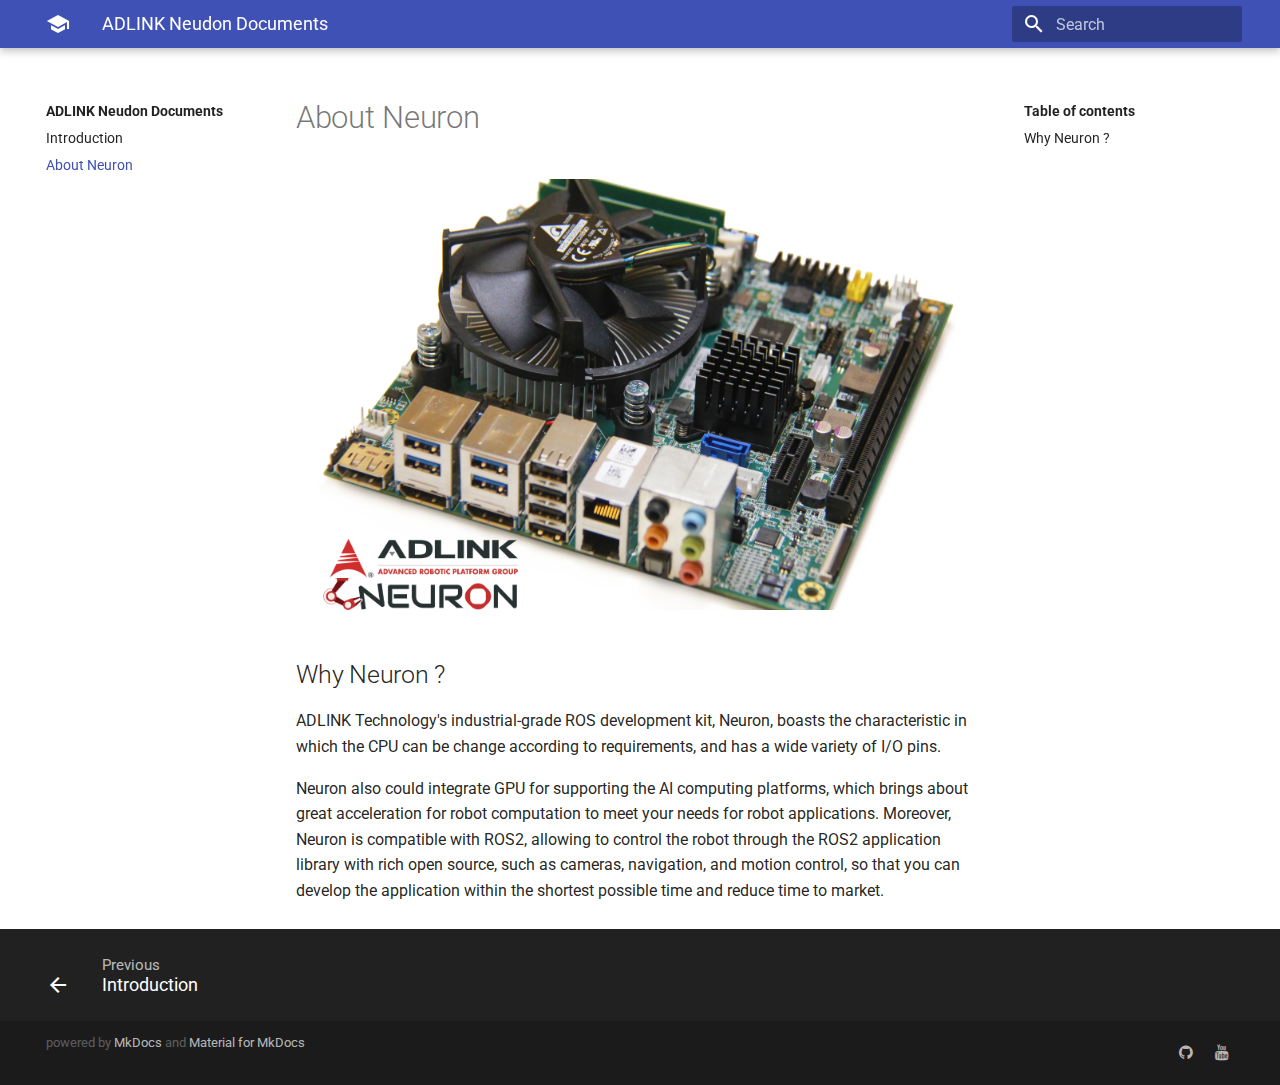
==== about-neuron/index.html @ b0556676 "Deployed ebda1c5 with MkDocs version: 0.17.3" ====
<!DOCTYPE html>
<html lang="en" class="no-js">
  <head>
    
      <meta charset="utf-8">
      <meta name="viewport" content="width=device-width,initial-scale=1">
      <meta http-equiv="x-ua-compatible" content="ie=edge">
      
      
      
      
        <meta name="lang:clipboard.copy" content="Copy to clipboard">
      
        <meta name="lang:clipboard.copied" content="Copied to clipboard">
      
        <meta name="lang:search.language" content="en">
      
        <meta name="lang:search.pipeline.stopwords" content="True">
      
        <meta name="lang:search.pipeline.trimmer" content="True">
      
        <meta name="lang:search.result.none" content="No matching documents">
      
        <meta name="lang:search.result.one" content="1 matching document">
      
        <meta name="lang:search.result.other" content="# matching documents">
      
        <meta name="lang:search.tokenizer" content="[\s\-]+">
      
      <link rel="shortcut icon" href="../assets/images/favicon.png">
      <meta name="generator" content="mkdocs-0.17.3, mkdocs-material-2.7.3">
    
    
      
        <title>About Neuron - ADLINK Neudon Documents</title>
      
    
    
      <link rel="stylesheet" href="../assets/stylesheets/application.8d40d89b.css">
      
    
    
      <script src="../assets/javascripts/modernizr.1aa3b519.js"></script>
    
    
      <link href="https://fonts.gstatic.com" rel="preconnect" crossorigin>
      
        <link rel="stylesheet" href="https://fonts.googleapis.com/css?family=Roboto:300,400,400i,700|Roboto+Mono">
        <style>body,input{font-family:"Roboto","Helvetica Neue",Helvetica,Arial,sans-serif}code,kbd,pre{font-family:"Roboto Mono","Courier New",Courier,monospace}</style>
      
      <link rel="stylesheet" href="https://fonts.googleapis.com/icon?family=Material+Icons">
    
    
      <link rel="stylesheet" href="../stylesheets/extra.css">
    
    
  </head>
  
    <body dir="ltr">
  
    <svg class="md-svg">
      <defs>
        
        
      </defs>
    </svg>
    <input class="md-toggle" data-md-toggle="drawer" type="checkbox" id="drawer" autocomplete="off">
    <input class="md-toggle" data-md-toggle="search" type="checkbox" id="search" autocomplete="off">
    <label class="md-overlay" data-md-component="overlay" for="drawer"></label>
    
      <a href="#about-neuron" tabindex="1" class="md-skip">
        Skip to content
      </a>
    
    
      <header class="md-header" data-md-component="header">
  <nav class="md-header-nav md-grid">
    <div class="md-flex">
      <div class="md-flex__cell md-flex__cell--shrink">
        <a href=".." title="ADLINK Neudon Documents" class="md-header-nav__button md-logo">
          
            <i class="md-icon"></i>
          
        </a>
      </div>
      <div class="md-flex__cell md-flex__cell--shrink">
        <label class="md-icon md-icon--menu md-header-nav__button" for="drawer"></label>
      </div>
      <div class="md-flex__cell md-flex__cell--stretch">
        <div class="md-flex__ellipsis md-header-nav__title" data-md-component="title">
          
            
              <span class="md-header-nav__topic">
                ADLINK Neudon Documents
              </span>
              <span class="md-header-nav__topic">
                About Neuron
              </span>
            
          
        </div>
      </div>
      <div class="md-flex__cell md-flex__cell--shrink">
        
          
            <label class="md-icon md-icon--search md-header-nav__button" for="search"></label>
            
<div class="md-search" data-md-component="search" role="dialog">
  <label class="md-search__overlay" for="search"></label>
  <div class="md-search__inner" role="search">
    <form class="md-search__form" name="search">
      <input type="text" class="md-search__input" name="query" placeholder="Search" autocapitalize="off" autocorrect="off" autocomplete="off" spellcheck="false" data-md-component="query" data-md-state="active">
      <label class="md-icon md-search__icon" for="search"></label>
      <button type="reset" class="md-icon md-search__icon" data-md-component="reset" tabindex="-1">
        &#xE5CD;
      </button>
    </form>
    <div class="md-search__output">
      <div class="md-search__scrollwrap" data-md-scrollfix>
        <div class="md-search-result" data-md-component="result">
          <div class="md-search-result__meta">
            Type to start searching
          </div>
          <ol class="md-search-result__list"></ol>
        </div>
      </div>
    </div>
  </div>
</div>
          
        
      </div>
      
    </div>
  </nav>
</header>
    
    <div class="md-container">
      
        
      
      
      <main class="md-main">
        <div class="md-main__inner md-grid" data-md-component="container">
          
            
              <div class="md-sidebar md-sidebar--primary" data-md-component="navigation">
                <div class="md-sidebar__scrollwrap">
                  <div class="md-sidebar__inner">
                    <nav class="md-nav md-nav--primary" data-md-level="0">
  <label class="md-nav__title md-nav__title--site" for="drawer">
    <span class="md-nav__button md-logo">
      
        <i class="md-icon"></i>
      
    </span>
    ADLINK Neudon Documents
  </label>
  
  <ul class="md-nav__list" data-md-scrollfix>
    
      
      
      


  <li class="md-nav__item">
    <a href=".." title="Introduction" class="md-nav__link">
      Introduction
    </a>
  </li>

    
      
      
      

  


  <li class="md-nav__item md-nav__item--active">
    
    <input class="md-toggle md-nav__toggle" data-md-toggle="toc" type="checkbox" id="toc">
    
      
    
    
      <label class="md-nav__link md-nav__link--active" for="toc">
        About Neuron
      </label>
    
    <a href="./" title="About Neuron" class="md-nav__link md-nav__link--active">
      About Neuron
    </a>
    
      
<nav class="md-nav md-nav--secondary">
  
  
    
  
  
    <label class="md-nav__title" for="toc">Table of contents</label>
    <ul class="md-nav__list" data-md-scrollfix>
      
        <li class="md-nav__item">
  <a href="#why-neuron" title="Why Neuron ?" class="md-nav__link">
    Why Neuron ?
  </a>
  
</li>
      
      
      
      
      
    </ul>
  
</nav>
    
  </li>

    
  </ul>
</nav>
                  </div>
                </div>
              </div>
            
            
              <div class="md-sidebar md-sidebar--secondary" data-md-component="toc">
                <div class="md-sidebar__scrollwrap">
                  <div class="md-sidebar__inner">
                    
<nav class="md-nav md-nav--secondary">
  
  
    
  
  
    <label class="md-nav__title" for="toc">Table of contents</label>
    <ul class="md-nav__list" data-md-scrollfix>
      
        <li class="md-nav__item">
  <a href="#why-neuron" title="Why Neuron ?" class="md-nav__link">
    Why Neuron ?
  </a>
  
</li>
      
      
      
      
      
    </ul>
  
</nav>
                  </div>
                </div>
              </div>
            
          
          <div class="md-content">
            <article class="md-content__inner md-typeset">
              
                
                
                <h1 id="about-neuron">About Neuron</h1>
<p><img alt="Screenshot" src="../img/neuron_logo.png" /></p>
<h2 id="why-neuron">Why Neuron ?</h2>
<p>ADLINK Technology's industrial-grade ROS development kit, Neuron, boasts the characteristic in which the CPU can be change according to requirements, and has a wide variety of I/O pins. </p>
<p>Neuron also could integrate GPU for supporting the AI computing platforms, which brings about great acceleration for robot computation to meet your needs for robot applications. Moreover, Neuron is compatible with ROS2, allowing to control the robot through the ROS2 application library with rich open source, such as cameras, navigation, and motion control, so that you can develop the application within the shortest possible time and reduce time to market.</p>
                
                  
                
              
              
                


              
            </article>
          </div>
        </div>
      </main>
      
        
<footer class="md-footer">
  
    <div class="md-footer-nav">
      <nav class="md-footer-nav__inner md-grid">
        
          <a href=".." title="Introduction" class="md-flex md-footer-nav__link md-footer-nav__link--prev" rel="prev">
            <div class="md-flex__cell md-flex__cell--shrink">
              <i class="md-icon md-icon--arrow-back md-footer-nav__button"></i>
            </div>
            <div class="md-flex__cell md-flex__cell--stretch md-footer-nav__title">
              <span class="md-flex__ellipsis">
                <span class="md-footer-nav__direction">
                  Previous
                </span>
                Introduction
              </span>
            </div>
          </a>
        
        
      </nav>
    </div>
  
  <div class="md-footer-meta md-typeset">
    <div class="md-footer-meta__inner md-grid">
      <div class="md-footer-copyright">
        
        powered by
        <a href="http://www.mkdocs.org">MkDocs</a>
        and
        <a href="https://squidfunk.github.io/mkdocs-material/">
          Material for MkDocs</a>
      </div>
      
        
  <div class="md-footer-social">
    
    <link rel="stylesheet" href="https://cdnjs.cloudflare.com/ajax/libs/font-awesome/4.7.0/css/font-awesome.min.css">
    
      <a href="https://github.com/Adlink-ROS" class="md-footer-social__link fa fa-github"></a>
    
      <a href="https://www.youtube.com/channel/UCscUHwoBilWqTBkN0KNoEkQ/videos" class="md-footer-social__link fa fa-youtube"></a>
    
  </div>

      
    </div>
  </div>
</footer>
      
    </div>
    
      <script src="../assets/javascripts/application.b438e6c5.js"></script>
      
      <script>app.initialize({version:"0.17.3",url:{base:".."}})</script>
      
        <script src="../javascripts/extra.js"></script>
      
    
    
      
    
  </body>
</html>
---- assets/stylesheets/application.8d40d89b.css ----
html{box-sizing:border-box}*,:after,:before{box-sizing:inherit}html{-webkit-text-size-adjust:none;-moz-text-size-adjust:none;-ms-text-size-adjust:none;text-size-adjust:none}body{margin:0}hr{overflow:visible;box-sizing:content-box}a{-webkit-text-decoration-skip:objects}a,button,input,label{-webkit-tap-highlight-color:transparent}a{color:inherit;text-decoration:none}small,sub,sup{font-size:80%}sub,sup{position:relative;line-height:0;vertical-align:baseline}sub{bottom:-.25em}sup{top:-.5em}img{border-style:none}table{border-collapse:separate;border-spacing:0}td,th{font-weight:400;vertical-align:top}button{margin:0;padding:0;border:0;outline-style:none;background:transparent;font-size:inherit}input{border:0;outline:0}.md-clipboard:before,.md-icon,.md-nav__button,.md-nav__link:after,.md-nav__title:before,.md-search-result__article--document:before,.md-source-file:before,.md-typeset .admonition>.admonition-title:before,.md-typeset .admonition>summary:before,.md-typeset .critic.comment:before,.md-typeset .footnote-backref,.md-typeset .task-list-control .task-list-indicator:before,.md-typeset details>.admonition-title:before,.md-typeset details>summary:before,.md-typeset summary:after{font-family:Material Icons;font-style:normal;font-variant:normal;font-weight:400;line-height:1;text-transform:none;white-space:nowrap;speak:none;word-wrap:normal;direction:ltr}.md-content__icon,.md-footer-nav__button,.md-header-nav__button,.md-nav__button,.md-nav__title:before,.md-search-result__article--document:before{display:inline-block;margin:.4rem;padding:.8rem;font-size:2.4rem;cursor:pointer}.md-icon--arrow-back:before{content:"\E5C4"}.md-icon--arrow-forward:before{content:"\E5C8"}.md-icon--menu:before{content:"\E5D2"}.md-icon--search:before{content:"\E8B6"}[dir=rtl] .md-icon--arrow-back:before{content:"\E5C8"}[dir=rtl] .md-icon--arrow-forward:before{content:"\E5C4"}body{-webkit-font-smoothing:antialiased;-moz-osx-font-smoothing:grayscale}body,input{color:rgba(0,0,0,.87);-webkit-font-feature-settings:"kern","liga";font-feature-settings:"kern","liga";font-family:Helvetica Neue,Helvetica,Arial,sans-serif}code,kbd,pre{color:rgba(0,0,0,.87);-webkit-font-feature-settings:"kern";font-feature-settings:"kern";font-family:Courier New,Courier,monospace}.md-typeset{font-size:1.6rem;line-height:1.6;-webkit-print-color-adjust:exact}.md-typeset blockquote,.md-typeset ol,.md-typeset p,.md-typeset ul{margin:1em 0}.md-typeset h1{margin:0 0 4rem;color:rgba(0,0,0,.54);font-size:3.125rem;line-height:1.3}.md-typeset h1,.md-typeset h2{font-weight:300;letter-spacing:-.01em}.md-typeset h2{margin:4rem 0 1.6rem;font-size:2.5rem;line-height:1.4}.md-typeset h3{margin:3.2rem 0 1.6rem;font-size:2rem;font-weight:400;letter-spacing:-.01em;line-height:1.5}.md-typeset h2+h3{margin-top:1.6rem}.md-typeset h4{font-size:1.6rem}.md-typeset h4,.md-typeset h5,.md-typeset h6{margin:1.6rem 0;font-weight:700;letter-spacing:-.01em}.md-typeset h5,.md-typeset h6{color:rgba(0,0,0,.54);font-size:1.28rem}.md-typeset h5{text-transform:uppercase}.md-typeset hr{margin:1.5em 0;border-bottom:.1rem dotted rgba(0,0,0,.26)}.md-typeset a{color:#3f51b5;word-break:break-word}.md-typeset a,.md-typeset a:before{transition:color .125s}.md-typeset a:active,.md-typeset a:hover{color:#536dfe}.md-typeset code,.md-typeset pre{background-color:hsla(0,0%,93%,.5);color:#37474f;font-size:85%;direction:ltr}.md-typeset code{margin:0 .29412em;padding:.07353em 0;border-radius:.2rem;box-shadow:.29412em 0 0 hsla(0,0%,93%,.5),-.29412em 0 0 hsla(0,0%,93%,.5);word-break:break-word;-webkit-box-decoration-break:clone;box-decoration-break:clone}.md-typeset h1 code,.md-typeset h2 code,.md-typeset h3 code,.md-typeset h4 code,.md-typeset h5 code,.md-typeset h6 code{margin:0;background-color:transparent;box-shadow:none}.md-typeset a>code{margin:inherit;padding:inherit;border-radius:none;background-color:inherit;color:inherit;box-shadow:none}.md-typeset pre{position:relative;margin:1em 0;border-radius:.2rem;line-height:1.4;-webkit-overflow-scrolling:touch}.md-typeset pre>code{display:block;margin:0;padding:1.05rem 1.2rem;background-color:transparent;font-size:inherit;box-shadow:none;-webkit-box-decoration-break:none;box-decoration-break:none;overflow:auto}.md-typeset pre>code::-webkit-scrollbar{width:.4rem;height:.4rem}.md-typeset pre>code::-webkit-scrollbar-thumb{background-color:rgba(0,0,0,.26)}.md-typeset pre>code::-webkit-scrollbar-thumb:hover{background-color:#536dfe}.md-typeset kbd{padding:0 .29412em;border:.1rem solid #c9c9c9;border-radius:.3rem;border-bottom-color:#bcbcbc;background-color:#fcfcfc;color:#555;font-size:85%;box-shadow:0 .1rem 0 #b0b0b0;word-break:break-word}.md-typeset mark{margin:0 .25em;padding:.0625em 0;border-radius:.2rem;background-color:rgba(255,235,59,.5);box-shadow:.25em 0 0 rgba(255,235,59,.5),-.25em 0 0 rgba(255,235,59,.5);word-break:break-word;-webkit-box-decoration-break:clone;box-decoration-break:clone}.md-typeset abbr{border-bottom:.1rem dotted rgba(0,0,0,.54);text-decoration:none;cursor:help}.md-typeset small{opacity:.75}.md-typeset sub,.md-typeset sup{margin-left:.07812em}[dir=rtl] .md-typeset sub,[dir=rtl] .md-typeset sup{margin-right:.07812em;margin-left:0}.md-typeset blockquote{padding-left:1.2rem;border-left:.4rem solid rgba(0,0,0,.26);color:rgba(0,0,0,.54)}[dir=rtl] .md-typeset blockquote{padding-right:1.2rem;padding-left:0;border-right:.4rem solid rgba(0,0,0,.26);border-left:initial}.md-typeset ul{list-style-type:disc}.md-typeset ol,.md-typeset ul{margin-left:.625em;padding:0}[dir=rtl] .md-typeset ol,[dir=rtl] .md-typeset ul{margin-right:.625em;margin-left:0}.md-typeset ol ol,.md-typeset ul ol{list-style-type:lower-alpha}.md-typeset ol ol ol,.md-typeset ul ol ol{list-style-type:lower-roman}.md-typeset ol li,.md-typeset ul li{margin-bottom:.5em;margin-left:1.25em}[dir=rtl] .md-typeset ol li,[dir=rtl] .md-typeset ul li{margin-right:1.25em;margin-left:0}.md-typeset ol li blockquote,.md-typeset ol li p,.md-typeset ul li blockquote,.md-typeset ul li p{margin:.5em 0}.md-typeset ol li:last-child,.md-typeset ul li:last-child{margin-bottom:0}.md-typeset ol li ol,.md-typeset ol li ul,.md-typeset ul li ol,.md-typeset ul li ul{margin:.5em 0 .5em .625em}[dir=rtl] .md-typeset ol li ol,[dir=rtl] .md-typeset ol li ul,[dir=rtl] .md-typeset ul li ol,[dir=rtl] .md-typeset ul li ul{margin-right:.625em;margin-left:0}.md-typeset dd{margin:1em 0 1em 1.875em}[dir=rtl] .md-typeset dd{margin-right:1.875em;margin-left:0}.md-typeset iframe,.md-typeset img,.md-typeset svg{max-width:100%}.md-typeset table:not([class]){box-shadow:0 2px 2px 0 rgba(0,0,0,.14),0 1px 5px 0 rgba(0,0,0,.12),0 3px 1px -2px rgba(0,0,0,.2);display:inline-block;max-width:100%;border-radius:.2rem;font-size:1.28rem;overflow:auto;-webkit-overflow-scrolling:touch}.md-typeset table:not([class])+*{margin-top:1.5em}.md-typeset table:not([class]) td:not([align]),.md-typeset table:not([class]) th:not([align]){text-align:left}[dir=rtl] .md-typeset table:not([class]) td:not([align]),[dir=rtl] .md-typeset table:not([class]) th:not([align]){text-align:right}.md-typeset table:not([class]) th{min-width:10rem;padding:1.2rem 1.6rem;background-color:rgba(0,0,0,.54);color:#fff;vertical-align:top}.md-typeset table:not([class]) td{padding:1.2rem 1.6rem;border-top:.1rem solid rgba(0,0,0,.07);vertical-align:top}.md-typeset table:not([class]) tr:first-child td{border-top:0}.md-typeset table:not([class]) a{word-break:normal}.md-typeset__scrollwrap{margin:1em -1.6rem;overflow-x:auto;-webkit-overflow-scrolling:touch}.md-typeset .md-typeset__table{display:inline-block;margin-bottom:.5em;padding:0 1.6rem}.md-typeset .md-typeset__table table{display:table;width:100%;margin:0;overflow:hidden}html{font-size:62.5%;overflow-x:hidden}body,html{height:100%}body{position:relative}hr{display:block;height:.1rem;padding:0;border:0}.md-svg{display:none}.md-grid{max-width:122rem;margin-right:auto;margin-left:auto}.md-container,.md-main{overflow:auto}.md-container{display:table;width:100%;height:100%;padding-top:4.8rem;table-layout:fixed}.md-main{display:table-row;height:100%}.md-main__inner{height:100%;padding-top:3rem;padding-bottom:.1rem}.md-toggle{display:none}.md-overlay{position:fixed;top:0;width:0;height:0;transition:width 0s .25s,height 0s .25s,opacity .25s;background-color:rgba(0,0,0,.54);opacity:0;z-index:3}.md-flex{display:table}.md-flex__cell{display:table-cell;position:relative;vertical-align:top}.md-flex__cell--shrink{width:0}.md-flex__cell--stretch{display:table;width:100%;table-layout:fixed}.md-flex__ellipsis{display:table-cell;text-overflow:ellipsis;white-space:nowrap;overflow:hidden}.md-skip{position:fixed;width:.1rem;height:.1rem;margin:1rem;padding:.6rem 1rem;clip:rect(.1rem);-webkit-transform:translateY(.8rem);transform:translateY(.8rem);border-radius:.2rem;background-color:rgba(0,0,0,.87);color:#fff;font-size:1.28rem;opacity:0;overflow:hidden}.md-skip:focus{width:auto;height:auto;clip:auto;-webkit-transform:translateX(0);transform:translateX(0);transition:opacity .175s 75ms,-webkit-transform .25s cubic-bezier(.4,0,.2,1);transition:transform .25s cubic-bezier(.4,0,.2,1),opacity .175s 75ms;transition:transform .25s cubic-bezier(.4,0,.2,1),opacity .175s 75ms,-webkit-transform .25s cubic-bezier(.4,0,.2,1);opacity:1;z-index:10}@page{margin:25mm}.md-clipboard{position:absolute;top:.6rem;right:.6rem;width:2.8rem;height:2.8rem;border-radius:.2rem;font-size:1.6rem;cursor:pointer;z-index:1;-webkit-backface-visibility:hidden;backface-visibility:hidden}.md-clipboard:before{transition:color .25s,opacity .25s;color:rgba(0,0,0,.07);content:"\E14D"}.codehilite:hover .md-clipboard:before,.md-typeset .highlight:hover .md-clipboard:before,pre:hover .md-clipboard:before{color:rgba(0,0,0,.54)}.md-clipboard:focus:before,.md-clipboard:hover:before{color:#536dfe}.md-clipboard__message{display:block;position:absolute;top:0;right:3.4rem;padding:.6rem 1rem;-webkit-transform:translateX(.8rem);transform:translateX(.8rem);transition:opacity .175s,-webkit-transform .25s cubic-bezier(.9,.1,.9,0);transition:transform .25s cubic-bezier(.9,.1,.9,0),opacity .175s;transition:transform .25s cubic-bezier(.9,.1,.9,0),opacity .175s,-webkit-transform .25s cubic-bezier(.9,.1,.9,0);border-radius:.2rem;background-color:rgba(0,0,0,.54);color:#fff;font-size:1.28rem;white-space:nowrap;opacity:0;pointer-events:none}.md-clipboard__message--active{-webkit-transform:translateX(0);transform:translateX(0);transition:opacity .175s 75ms,-webkit-transform .25s cubic-bezier(.4,0,.2,1);transition:transform .25s cubic-bezier(.4,0,.2,1),opacity .175s 75ms;transition:transform .25s cubic-bezier(.4,0,.2,1),opacity .175s 75ms,-webkit-transform .25s cubic-bezier(.4,0,.2,1);opacity:1;pointer-events:auto}.md-clipboard__message:before{content:attr(aria-label)}.md-clipboard__message:after{display:block;position:absolute;top:50%;right:-.4rem;width:0;margin-top:-.4rem;border-width:.4rem 0 .4rem .4rem;border-style:solid;border-color:transparent rgba(0,0,0,.54);content:""}.md-content__inner{margin:0 1.6rem 2.4rem;padding-top:1.2rem}.md-content__inner:before{display:block;height:.8rem;content:""}.md-content__inner>:last-child{margin-bottom:0}.md-content__icon{position:relative;margin:.8rem 0;padding:0;float:right}.md-typeset .md-content__icon{color:rgba(0,0,0,.26)}.md-header{position:fixed;top:0;right:0;left:0;height:4.8rem;transition:background-color .25s,color .25s;background-color:#3f51b5;color:#fff;box-shadow:none;z-index:2;-webkit-backface-visibility:hidden;backface-visibility:hidden}.no-js .md-header{transition:none;box-shadow:none}.md-header[data-md-state=shadow]{transition:background-color .25s,color .25s,box-shadow .25s;box-shadow:0 0 .4rem rgba(0,0,0,.1),0 .4rem .8rem rgba(0,0,0,.2)}.md-header-nav{padding:0 .4rem}.md-header-nav__button{position:relative;transition:opacity .25s;z-index:1}.md-header-nav__button:hover{opacity:.7}.md-header-nav__button.md-logo *{display:block}.no-js .md-header-nav__button.md-icon--search{display:none}.md-header-nav__topic{display:block;position:absolute;transition:opacity .15s,-webkit-transform .4s cubic-bezier(.1,.7,.1,1);transition:transform .4s cubic-bezier(.1,.7,.1,1),opacity .15s;transition:transform .4s cubic-bezier(.1,.7,.1,1),opacity .15s,-webkit-transform .4s cubic-bezier(.1,.7,.1,1);text-overflow:ellipsis;white-space:nowrap;overflow:hidden}.md-header-nav__topic+.md-header-nav__topic{-webkit-transform:translateX(2.5rem);transform:translateX(2.5rem);transition:opacity .15s,-webkit-transform .4s cubic-bezier(1,.7,.1,.1);transition:transform .4s cubic-bezier(1,.7,.1,.1),opacity .15s;transition:transform .4s cubic-bezier(1,.7,.1,.1),opacity .15s,-webkit-transform .4s cubic-bezier(1,.7,.1,.1);opacity:0;z-index:-1;pointer-events:none}[dir=rtl] .md-header-nav__topic+.md-header-nav__topic{-webkit-transform:translateX(-2.5rem);transform:translateX(-2.5rem)}.no-js .md-header-nav__topic{position:static}.no-js .md-header-nav__topic+.md-header-nav__topic{display:none}.md-header-nav__title{padding:0 2rem;font-size:1.8rem;line-height:4.8rem}.md-header-nav__title[data-md-state=active] .md-header-nav__topic{-webkit-transform:translateX(-2.5rem);transform:translateX(-2.5rem);transition:opacity .15s,-webkit-transform .4s cubic-bezier(1,.7,.1,.1);transition:transform .4s cubic-bezier(1,.7,.1,.1),opacity .15s;transition:transform .4s cubic-bezier(1,.7,.1,.1),opacity .15s,-webkit-transform .4s cubic-bezier(1,.7,.1,.1);opacity:0;z-index:-1;pointer-events:none}[dir=rtl] .md-header-nav__title[data-md-state=active] .md-header-nav__topic{-webkit-transform:translateX(2.5rem);transform:translateX(2.5rem)}.md-header-nav__title[data-md-state=active] .md-header-nav__topic+.md-header-nav__topic{-webkit-transform:translateX(0);transform:translateX(0);transition:opacity .15s,-webkit-transform .4s cubic-bezier(.1,.7,.1,1);transition:transform .4s cubic-bezier(.1,.7,.1,1),opacity .15s;transition:transform .4s cubic-bezier(.1,.7,.1,1),opacity .15s,-webkit-transform .4s cubic-bezier(.1,.7,.1,1);opacity:1;z-index:0;pointer-events:auto}.md-header-nav__source{display:none}.md-hero{transition:background .25s;background-color:#3f51b5;color:#fff;font-size:2rem;overflow:hidden}.md-hero__inner{margin-top:2rem;padding:1.6rem 1.6rem .8rem;transition:opacity .25s,-webkit-transform .4s cubic-bezier(.1,.7,.1,1);transition:transform .4s cubic-bezier(.1,.7,.1,1),opacity .25s;transition:transform .4s cubic-bezier(.1,.7,.1,1),opacity .25s,-webkit-transform .4s cubic-bezier(.1,.7,.1,1);transition-delay:.1s}[data-md-state=hidden] .md-hero__inner{pointer-events:none;-webkit-transform:translateY(1.25rem);transform:translateY(1.25rem);transition:opacity .1s 0s,-webkit-transform 0s .4s;transition:transform 0s .4s,opacity .1s 0s;transition:transform 0s .4s,opacity .1s 0s,-webkit-transform 0s .4s;opacity:0}.md-hero--expand .md-hero__inner{margin-bottom:2.4rem}.md-footer-nav{background-color:rgba(0,0,0,.87);color:#fff}.md-footer-nav__inner{padding:.4rem;overflow:auto}.md-footer-nav__link{padding-top:2.8rem;padding-bottom:.8rem;transition:opacity .25s}.md-footer-nav__link:hover{opacity:.7}.md-footer-nav__link--prev{width:25%;float:left}[dir=rtl] .md-footer-nav__link--prev{float:right}.md-footer-nav__link--next{width:75%;float:right;text-align:right}[dir=rtl] .md-footer-nav__link--next{float:left;text-align:left}.md-footer-nav__button{transition:background .25s}.md-footer-nav__title{position:relative;padding:0 2rem;font-size:1.8rem;line-height:4.8rem}.md-footer-nav__direction{position:absolute;right:0;left:0;margin-top:-2rem;padding:0 2rem;color:hsla(0,0%,100%,.7);font-size:1.5rem}.md-footer-meta{background-color:rgba(0,0,0,.895)}.md-footer-meta__inner{padding:.4rem;overflow:auto}html .md-footer-meta.md-typeset a{color:hsla(0,0%,100%,.7)}html .md-footer-meta.md-typeset a:focus,html .md-footer-meta.md-typeset a:hover{color:#fff}.md-footer-copyright{margin:0 1.2rem;padding:.8rem 0;color:hsla(0,0%,100%,.3);font-size:1.28rem}.md-footer-copyright__highlight{color:hsla(0,0%,100%,.7)}.md-footer-social{margin:0 .8rem;padding:.4rem 0 1.2rem}.md-footer-social__link{display:inline-block;width:3.2rem;height:3.2rem;font-size:1.6rem;text-align:center}.md-footer-social__link:before{line-height:1.9}.md-nav{font-size:1.4rem;line-height:1.3}.md-nav__title{display:block;padding:0 1.2rem;font-weight:700;text-overflow:ellipsis;overflow:hidden}.md-nav__title:before{display:none;content:"\E5C4"}[dir=rtl] .md-nav__title:before{content:"\E5C8"}.md-nav__title .md-nav__button{display:none}.md-nav__list{margin:0;padding:0;list-style:none}.md-nav__item{padding:0 1.2rem}.md-nav__item:last-child{padding-bottom:1.2rem}.md-nav__item .md-nav__item{padding-right:0}[dir=rtl] .md-nav__item .md-nav__item{padding-right:1.2rem;padding-left:0}.md-nav__item .md-nav__item:last-child{padding-bottom:0}.md-nav__button img{width:100%;height:auto}.md-nav__link{display:block;margin-top:.625em;transition:color .125s;text-overflow:ellipsis;cursor:pointer;overflow:hidden}.md-nav__item--nested>.md-nav__link:after{content:"\E313"}html .md-nav__link[for=toc],html .md-nav__link[for=toc]+.md-nav__link:after,html .md-nav__link[for=toc]~.md-nav{display:none}.md-nav__link[data-md-state=blur]{color:rgba(0,0,0,.54)}.md-nav__link--active,.md-nav__link:active{color:#3f51b5}.md-nav__item--nested>.md-nav__link{color:inherit}.md-nav__link:focus,.md-nav__link:hover{color:#536dfe}.md-nav__source,.no-js .md-search{display:none}.md-search__overlay{opacity:0;z-index:1}.md-search__form{position:relative}.md-search__input{position:relative;padding:0 4.4rem 0 7.2rem;text-overflow:ellipsis;z-index:2}[dir=rtl] .md-search__input{padding:0 7.2rem 0 4.4rem}.md-search__input::-webkit-input-placeholder{transition:color .25s cubic-bezier(.1,.7,.1,1)}.md-search__input:-ms-input-placeholder,.md-search__input::-ms-input-placeholder{transition:color .25s cubic-bezier(.1,.7,.1,1)}.md-search__input::placeholder{transition:color .25s cubic-bezier(.1,.7,.1,1)}.md-search__input::-webkit-input-placeholder,.md-search__input~.md-search__icon{color:rgba(0,0,0,.54)}.md-search__input:-ms-input-placeholder,.md-search__input::-ms-input-placeholder,.md-search__input~.md-search__icon{color:rgba(0,0,0,.54)}.md-search__input::placeholder,.md-search__input~.md-search__icon{color:rgba(0,0,0,.54)}.md-search__input::-ms-clear{display:none}.md-search__icon{position:absolute;transition:color .25s cubic-bezier(.1,.7,.1,1),opacity .25s;font-size:2.4rem;cursor:pointer;z-index:2}.md-search__icon:hover{opacity:.7}.md-search__icon[for=search]{top:.6rem;left:1rem}[dir=rtl] .md-search__icon[for=search]{right:1rem;left:auto}.md-search__icon[for=search]:before{content:"\E8B6"}.md-search__icon[type=reset]{top:.6rem;right:1rem;-webkit-transform:scale(.125);transform:scale(.125);transition:opacity .15s,-webkit-transform .15s cubic-bezier(.1,.7,.1,1);transition:transform .15s cubic-bezier(.1,.7,.1,1),opacity .15s;transition:transform .15s cubic-bezier(.1,.7,.1,1),opacity .15s,-webkit-transform .15s cubic-bezier(.1,.7,.1,1);opacity:0}[dir=rtl] .md-search__icon[type=reset]{right:auto;left:1rem}[data-md-toggle=search]:checked~.md-header .md-search__input:valid~.md-search__icon[type=reset]{-webkit-transform:scale(1);transform:scale(1);opacity:1}[data-md-toggle=search]:checked~.md-header .md-search__input:valid~.md-search__icon[type=reset]:hover{opacity:.7}.md-search__output{position:absolute;width:100%;border-radius:0 0 .2rem .2rem;overflow:hidden;z-index:1}.md-search__scrollwrap{height:100%;background-color:#fff;box-shadow:inset 0 .1rem 0 rgba(0,0,0,.07);overflow-y:auto;-webkit-overflow-scrolling:touch}.md-search-result{color:rgba(0,0,0,.87);word-break:break-word}.md-search-result__meta{padding:0 1.6rem;background-color:rgba(0,0,0,.07);color:rgba(0,0,0,.54);font-size:1.28rem;line-height:3.6rem}.md-search-result__list{margin:0;padding:0;border-top:.1rem solid rgba(0,0,0,.07);list-style:none}.md-search-result__item{box-shadow:0 -.1rem 0 rgba(0,0,0,.07)}.md-search-result__link{display:block;transition:background .25s;outline:0;overflow:hidden}.md-search-result__link:hover,.md-search-result__link[data-md-state=active]{background-color:rgba(83,109,254,.1)}.md-search-result__link:hover .md-search-result__article:before,.md-search-result__link[data-md-state=active] .md-search-result__article:before{opacity:.7}.md-search-result__link:last-child .md-search-result__teaser{margin-bottom:1.2rem}.md-search-result__article{position:relative;padding:0 1.6rem;overflow:auto}.md-search-result__article--document:before{position:absolute;left:0;margin:.2rem;transition:opacity .25s;color:rgba(0,0,0,.54);content:"\E880"}[dir=rtl] .md-search-result__article--document:before{right:0;left:auto}.md-search-result__article--document .md-search-result__title{margin:1.1rem 0;font-size:1.6rem;font-weight:400;line-height:1.4}.md-search-result__title{margin:.5em 0;font-size:1.28rem;font-weight:700;line-height:1.4}.md-search-result__teaser{display:-webkit-box;max-height:3.3rem;margin:.5em 0;color:rgba(0,0,0,.54);font-size:1.28rem;line-height:1.4;text-overflow:ellipsis;overflow:hidden;-webkit-line-clamp:2}.md-search-result em{font-style:normal;font-weight:700;text-decoration:underline}.md-sidebar{position:absolute;width:24.2rem;padding:2.4rem 0;overflow:hidden}.md-sidebar[data-md-state=lock]{position:fixed;top:4.8rem}.md-sidebar--secondary{display:none}.md-sidebar__scrollwrap{max-height:100%;margin:0 .4rem;overflow-y:auto;-webkit-backface-visibility:hidden;backface-visibility:hidden}.md-sidebar__scrollwrap::-webkit-scrollbar{width:.4rem;height:.4rem}.md-sidebar__scrollwrap::-webkit-scrollbar-thumb{background-color:rgba(0,0,0,.26)}.md-sidebar__scrollwrap::-webkit-scrollbar-thumb:hover{background-color:#536dfe}@-webkit-keyframes md-source__facts--done{0%{height:0}to{height:1.3rem}}@keyframes md-source__facts--done{0%{height:0}to{height:1.3rem}}@-webkit-keyframes md-source__fact--done{0%{-webkit-transform:translateY(100%);transform:translateY(100%);opacity:0}50%{opacity:0}to{-webkit-transform:translateY(0);transform:translateY(0);opacity:1}}@keyframes md-source__fact--done{0%{-webkit-transform:translateY(100%);transform:translateY(100%);opacity:0}50%{opacity:0}to{-webkit-transform:translateY(0);transform:translateY(0);opacity:1}}.md-source{display:block;padding-right:1.2rem;transition:opacity .25s;font-size:1.3rem;line-height:1.2;white-space:nowrap}[dir=rtl] .md-source{padding-right:0;padding-left:1.2rem}.md-source:hover{opacity:.7}.md-source:after,.md-source__icon{display:inline-block;height:4.8rem;content:"";vertical-align:middle}.md-source__icon{width:4.8rem}.md-source__icon svg{width:2.4rem;height:2.4rem;margin-top:1.2rem;margin-left:1.2rem}[dir=rtl] .md-source__icon svg{margin-right:1.2rem;margin-left:0}.md-source__icon+.md-source__repository{margin-left:-4.4rem;padding-left:4rem}[dir=rtl] .md-source__icon+.md-source__repository{margin-right:-4.4rem;margin-left:0;padding-right:4rem;padding-left:0}.md-source__repository{display:inline-block;max-width:100%;margin-left:1.2rem;font-weight:700;text-overflow:ellipsis;overflow:hidden;vertical-align:middle}.md-source__facts{margin:0;padding:0;font-size:1.1rem;font-weight:700;list-style-type:none;opacity:.75;overflow:hidden}[data-md-state=done] .md-source__facts{-webkit-animation:md-source__facts--done .25s ease-in;animation:md-source__facts--done .25s ease-in}.md-source__fact{float:left}[dir=rtl] .md-source__fact{float:right}[data-md-state=done] .md-source__fact{-webkit-animation:md-source__fact--done .4s ease-out;animation:md-source__fact--done .4s ease-out}.md-source__fact:before{margin:0 .2rem;content:"\B7"}.md-source__fact:first-child:before{display:none}.md-source-file{display:inline-block;margin:1em .5em 1em 0;padding-right:.5rem;border-radius:.2rem;background-color:rgba(0,0,0,.07);font-size:1.28rem;list-style-type:none;cursor:pointer;overflow:hidden}.md-source-file:before{display:inline-block;margin-right:.5rem;padding:.5rem;background-color:rgba(0,0,0,.26);color:#fff;font-size:1.6rem;content:"\E86F";vertical-align:middle}html .md-source-file{transition:background .4s,color .4s,box-shadow .4s cubic-bezier(.4,0,.2,1)}html .md-source-file:before{transition:inherit}html body .md-typeset .md-source-file{color:rgba(0,0,0,.54)}.md-source-file:hover{box-shadow:0 0 8px rgba(0,0,0,.18),0 8px 16px rgba(0,0,0,.36)}.md-source-file:hover:before{background-color:#536dfe}.md-tabs{width:100%;transition:background .25s;background-color:#3f51b5;color:#fff;overflow:auto}.md-tabs__list{margin:0;margin-left:.4rem;padding:0;list-style:none;white-space:nowrap}.md-tabs__item{display:inline-block;height:4.8rem;padding-right:1.2rem;padding-left:1.2rem}.md-tabs__link{display:block;margin-top:1.6rem;transition:opacity .25s,-webkit-transform .4s cubic-bezier(.1,.7,.1,1);transition:transform .4s cubic-bezier(.1,.7,.1,1),opacity .25s;transition:transform .4s cubic-bezier(.1,.7,.1,1),opacity .25s,-webkit-transform .4s cubic-bezier(.1,.7,.1,1);font-size:1.4rem;opacity:.7}.md-tabs__link--active,.md-tabs__link:hover{color:inherit;opacity:1}.md-tabs__item:nth-child(2) .md-tabs__link{transition-delay:.02s}.md-tabs__item:nth-child(3) .md-tabs__link{transition-delay:.04s}.md-tabs__item:nth-child(4) .md-tabs__link{transition-delay:.06s}.md-tabs__item:nth-child(5) .md-tabs__link{transition-delay:.08s}.md-tabs__item:nth-child(6) .md-tabs__link{transition-delay:.1s}.md-tabs__item:nth-child(7) .md-tabs__link{transition-delay:.12s}.md-tabs__item:nth-child(8) .md-tabs__link{transition-delay:.14s}.md-tabs__item:nth-child(9) .md-tabs__link{transition-delay:.16s}.md-tabs__item:nth-child(10) .md-tabs__link{transition-delay:.18s}.md-tabs__item:nth-child(11) .md-tabs__link{transition-delay:.2s}.md-tabs__item:nth-child(12) .md-tabs__link{transition-delay:.22s}.md-tabs__item:nth-child(13) .md-tabs__link{transition-delay:.24s}.md-tabs__item:nth-child(14) .md-tabs__link{transition-delay:.26s}.md-tabs__item:nth-child(15) .md-tabs__link{transition-delay:.28s}.md-tabs__item:nth-child(16) .md-tabs__link{transition-delay:.3s}.md-tabs[data-md-state=hidden]{pointer-events:none}.md-tabs[data-md-state=hidden] .md-tabs__link{-webkit-transform:translateY(50%);transform:translateY(50%);transition:color .25s,opacity .1s,-webkit-transform 0s .4s;transition:color .25s,transform 0s .4s,opacity .1s;transition:color .25s,transform 0s .4s,opacity .1s,-webkit-transform 0s .4s;opacity:0}.md-typeset .admonition,.md-typeset details{box-shadow:0 2px 2px 0 rgba(0,0,0,.14),0 1px 5px 0 rgba(0,0,0,.12),0 3px 1px -2px rgba(0,0,0,.2);position:relative;margin:1.5625em 0;padding:0 1.2rem;border-left:.4rem solid #448aff;border-radius:.2rem;font-size:1.28rem;overflow:auto}[dir=rtl] .md-typeset .admonition,[dir=rtl] .md-typeset details{border-right:.4rem solid #448aff;border-left:none}html .md-typeset .admonition>:last-child,html .md-typeset details>:last-child{margin-bottom:1.2rem}.md-typeset .admonition .admonition,.md-typeset .admonition details,.md-typeset details .admonition,.md-typeset details details{margin:1em 0}.md-typeset .admonition>.admonition-title,.md-typeset .admonition>summary,.md-typeset details>.admonition-title,.md-typeset details>summary{margin:0 -1.2rem;padding:.8rem 1.2rem .8rem 4rem;border-bottom:.1rem solid rgba(68,138,255,.1);background-color:rgba(68,138,255,.1);font-weight:700}[dir=rtl] .md-typeset .admonition>.admonition-title,[dir=rtl] .md-typeset .admonition>summary,[dir=rtl] .md-typeset details>.admonition-title,[dir=rtl] .md-typeset details>summary{padding:.8rem 4rem .8rem 1.2rem}.md-typeset .admonition>.admonition-title:last-child,.md-typeset .admonition>summary:last-child,.md-typeset details>.admonition-title:last-child,.md-typeset details>summary:last-child{margin-bottom:0}.md-typeset .admonition>.admonition-title:before,.md-typeset .admonition>summary:before,.md-typeset details>.admonition-title:before,.md-typeset details>summary:before{position:absolute;left:1.2rem;color:#448aff;font-size:2rem;content:"\E3C9"}[dir=rtl] .md-typeset .admonition>.admonition-title:before,[dir=rtl] .md-typeset .admonition>summary:before,[dir=rtl] .md-typeset details>.admonition-title:before,[dir=rtl] .md-typeset details>summary:before{right:1.2rem;left:auto}.md-typeset .admonition.abstract,.md-typeset .admonition.summary,.md-typeset .admonition.tldr,.md-typeset details.abstract,.md-typeset details.summary,.md-typeset details.tldr{border-left-color:#00b0ff}[dir=rtl] .md-typeset .admonition.abstract,[dir=rtl] .md-typeset .admonition.summary,[dir=rtl] .md-typeset .admonition.tldr,[dir=rtl] .md-typeset details.abstract,[dir=rtl] .md-typeset details.summary,[dir=rtl] .md-typeset details.tldr{border-right-color:#00b0ff}.md-typeset .admonition.abstract>.admonition-title,.md-typeset .admonition.abstract>summary,.md-typeset .admonition.summary>.admonition-title,.md-typeset .admonition.summary>summary,.md-typeset .admonition.tldr>.admonition-title,.md-typeset .admonition.tldr>summary,.md-typeset details.abstract>.admonition-title,.md-typeset details.abstract>summary,.md-typeset details.summary>.admonition-title,.md-typeset details.summary>summary,.md-typeset details.tldr>.admonition-title,.md-typeset details.tldr>summary{border-bottom-color:.1rem solid rgba(0,176,255,.1);background-color:rgba(0,176,255,.1)}.md-typeset .admonition.abstract>.admonition-title:before,.md-typeset .admonition.abstract>summary:before,.md-typeset .admonition.summary>.admonition-title:before,.md-typeset .admonition.summary>summary:before,.md-typeset .admonition.tldr>.admonition-title:before,.md-typeset .admonition.tldr>summary:before,.md-typeset details.abstract>.admonition-title:before,.md-typeset details.abstract>summary:before,.md-typeset details.summary>.admonition-title:before,.md-typeset details.summary>summary:before,.md-typeset details.tldr>.admonition-title:before,.md-typeset details.tldr>summary:before{color:#00b0ff;content:"\E8D2"}.md-typeset .admonition.info,.md-typeset .admonition.todo,.md-typeset details.info,.md-typeset details.todo{border-left-color:#00b8d4}[dir=rtl] .md-typeset .admonition.info,[dir=rtl] .md-typeset .admonition.todo,[dir=rtl] .md-typeset details.info,[dir=rtl] .md-typeset details.todo{border-right-color:#00b8d4}.md-typeset .admonition.info>.admonition-title,.md-typeset .admonition.info>summary,.md-typeset .admonition.todo>.admonition-title,.md-typeset .admonition.todo>summary,.md-typeset details.info>.admonition-title,.md-typeset details.info>summary,.md-typeset details.todo>.admonition-title,.md-typeset details.todo>summary{border-bottom-color:.1rem solid rgba(0,184,212,.1);background-color:rgba(0,184,212,.1)}.md-typeset .admonition.info>.admonition-title:before,.md-typeset .admonition.info>summary:before,.md-typeset .admonition.todo>.admonition-title:before,.md-typeset .admonition.todo>summary:before,.md-typeset details.info>.admonition-title:before,.md-typeset details.info>summary:before,.md-typeset details.todo>.admonition-title:before,.md-typeset details.todo>summary:before{color:#00b8d4;content:"\E88E"}.md-typeset .admonition.hint,.md-typeset .admonition.important,.md-typeset .admonition.tip,.md-typeset details.hint,.md-typeset details.important,.md-typeset details.tip{border-left-color:#00bfa5}[dir=rtl] .md-typeset .admonition.hint,[dir=rtl] .md-typeset .admonition.important,[dir=rtl] .md-typeset .admonition.tip,[dir=rtl] .md-typeset details.hint,[dir=rtl] .md-typeset details.important,[dir=rtl] .md-typeset details.tip{border-right-color:#00bfa5}.md-typeset .admonition.hint>.admonition-title,.md-typeset .admonition.hint>summary,.md-typeset .admonition.important>.admonition-title,.md-typeset .admonition.important>summary,.md-typeset .admonition.tip>.admonition-title,.md-typeset .admonition.tip>summary,.md-typeset details.hint>.admonition-title,.md-typeset details.hint>summary,.md-typeset details.important>.admonition-title,.md-typeset details.important>summary,.md-typeset details.tip>.admonition-title,.md-typeset details.tip>summary{border-bottom-color:.1rem solid rgba(0,191,165,.1);background-color:rgba(0,191,165,.1)}.md-typeset .admonition.hint>.admonition-title:before,.md-typeset .admonition.hint>summary:before,.md-typeset .admonition.important>.admonition-title:before,.md-typeset .admonition.important>summary:before,.md-typeset .admonition.tip>.admonition-title:before,.md-typeset .admonition.tip>summary:before,.md-typeset details.hint>.admonition-title:before,.md-typeset details.hint>summary:before,.md-typeset details.important>.admonition-title:before,.md-typeset details.important>summary:before,.md-typeset details.tip>.admonition-title:before,.md-typeset details.tip>summary:before{color:#00bfa5;content:"\E80E"}.md-typeset .admonition.check,.md-typeset .admonition.done,.md-typeset .admonition.success,.md-typeset details.check,.md-typeset details.done,.md-typeset details.success{border-left-color:#00c853}[dir=rtl] .md-typeset .admonition.check,[dir=rtl] .md-typeset .admonition.done,[dir=rtl] .md-typeset .admonition.success,[dir=rtl] .md-typeset details.check,[dir=rtl] .md-typeset details.done,[dir=rtl] .md-typeset details.success{border-right-color:#00c853}.md-typeset .admonition.check>.admonition-title,.md-typeset .admonition.check>summary,.md-typeset .admonition.done>.admonition-title,.md-typeset .admonition.done>summary,.md-typeset .admonition.success>.admonition-title,.md-typeset .admonition.success>summary,.md-typeset details.check>.admonition-title,.md-typeset details.check>summary,.md-typeset details.done>.admonition-title,.md-typeset details.done>summary,.md-typeset details.success>.admonition-title,.md-typeset details.success>summary{border-bottom-color:.1rem solid rgba(0,200,83,.1);background-color:rgba(0,200,83,.1)}.md-typeset .admonition.check>.admonition-title:before,.md-typeset .admonition.check>summary:before,.md-typeset .admonition.done>.admonition-title:before,.md-typeset .admonition.done>summary:before,.md-typeset .admonition.success>.admonition-title:before,.md-typeset .admonition.success>summary:before,.md-typeset details.check>.admonition-title:before,.md-typeset details.check>summary:before,.md-typeset details.done>.admonition-title:before,.md-typeset details.done>summary:before,.md-typeset details.success>.admonition-title:before,.md-typeset details.success>summary:before{color:#00c853;content:"\E876"}.md-typeset .admonition.faq,.md-typeset .admonition.help,.md-typeset .admonition.question,.md-typeset details.faq,.md-typeset details.help,.md-typeset details.question{border-left-color:#64dd17}[dir=rtl] .md-typeset .admonition.faq,[dir=rtl] .md-typeset .admonition.help,[dir=rtl] .md-typeset .admonition.question,[dir=rtl] .md-typeset details.faq,[dir=rtl] .md-typeset details.help,[dir=rtl] .md-typeset details.question{border-right-color:#64dd17}.md-typeset .admonition.faq>.admonition-title,.md-typeset .admonition.faq>summary,.md-typeset .admonition.help>.admonition-title,.md-typeset .admonition.help>summary,.md-typeset .admonition.question>.admonition-title,.md-typeset .admonition.question>summary,.md-typeset details.faq>.admonition-title,.md-typeset details.faq>summary,.md-typeset details.help>.admonition-title,.md-typeset details.help>summary,.md-typeset details.question>.admonition-title,.md-typeset details.question>summary{border-bottom-color:.1rem solid rgba(100,221,23,.1);background-color:rgba(100,221,23,.1)}.md-typeset .admonition.faq>.admonition-title:before,.md-typeset .admonition.faq>summary:before,.md-typeset .admonition.help>.admonition-title:before,.md-typeset .admonition.help>summary:before,.md-typeset .admonition.question>.admonition-title:before,.md-typeset .admonition.question>summary:before,.md-typeset details.faq>.admonition-title:before,.md-typeset details.faq>summary:before,.md-typeset details.help>.admonition-title:before,.md-typeset details.help>summary:before,.md-typeset details.question>.admonition-title:before,.md-typeset details.question>summary:before{color:#64dd17;content:"\E887"}.md-typeset .admonition.attention,.md-typeset .admonition.caution,.md-typeset .admonition.warning,.md-typeset details.attention,.md-typeset details.caution,.md-typeset details.warning{border-left-color:#ff9100}[dir=rtl] .md-typeset .admonition.attention,[dir=rtl] .md-typeset .admonition.caution,[dir=rtl] .md-typeset .admonition.warning,[dir=rtl] .md-typeset details.attention,[dir=rtl] .md-typeset details.caution,[dir=rtl] .md-typeset details.warning{border-right-color:#ff9100}.md-typeset .admonition.attention>.admonition-title,.md-typeset .admonition.attention>summary,.md-typeset .admonition.caution>.admonition-title,.md-typeset .admonition.caution>summary,.md-typeset .admonition.warning>.admonition-title,.md-typeset .admonition.warning>summary,.md-typeset details.attention>.admonition-title,.md-typeset details.attention>summary,.md-typeset details.caution>.admonition-title,.md-typeset details.caution>summary,.md-typeset details.warning>.admonition-title,.md-typeset details.warning>summary{border-bottom-color:.1rem solid rgba(255,145,0,.1);background-color:rgba(255,145,0,.1)}.md-typeset .admonition.attention>.admonition-title:before,.md-typeset .admonition.attention>summary:before,.md-typeset .admonition.caution>.admonition-title:before,.md-typeset .admonition.caution>summary:before,.md-typeset .admonition.warning>.admonition-title:before,.md-typeset .admonition.warning>summary:before,.md-typeset details.attention>.admonition-title:before,.md-typeset details.attention>summary:before,.md-typeset details.caution>.admonition-title:before,.md-typeset details.caution>summary:before,.md-typeset details.warning>.admonition-title:before,.md-typeset details.warning>summary:before{color:#ff9100;content:"\E002"}.md-typeset .admonition.fail,.md-typeset .admonition.failure,.md-typeset .admonition.missing,.md-typeset details.fail,.md-typeset details.failure,.md-typeset details.missing{border-left-color:#ff5252}[dir=rtl] .md-typeset .admonition.fail,[dir=rtl] .md-typeset .admonition.failure,[dir=rtl] .md-typeset .admonition.missing,[dir=rtl] .md-typeset details.fail,[dir=rtl] .md-typeset details.failure,[dir=rtl] .md-typeset details.missing{border-right-color:#ff5252}.md-typeset .admonition.fail>.admonition-title,.md-typeset .admonition.fail>summary,.md-typeset .admonition.failure>.admonition-title,.md-typeset .admonition.failure>summary,.md-typeset .admonition.missing>.admonition-title,.md-typeset .admonition.missing>summary,.md-typeset details.fail>.admonition-title,.md-typeset details.fail>summary,.md-typeset details.failure>.admonition-title,.md-typeset details.failure>summary,.md-typeset details.missing>.admonition-title,.md-typeset details.missing>summary{border-bottom-color:.1rem solid rgba(255,82,82,.1);background-color:rgba(255,82,82,.1)}.md-typeset .admonition.fail>.admonition-title:before,.md-typeset .admonition.fail>summary:before,.md-typeset .admonition.failure>.admonition-title:before,.md-typeset .admonition.failure>summary:before,.md-typeset .admonition.missing>.admonition-title:before,.md-typeset .admonition.missing>summary:before,.md-typeset details.fail>.admonition-title:before,.md-typeset details.fail>summary:before,.md-typeset details.failure>.admonition-title:before,.md-typeset details.failure>summary:before,.md-typeset details.missing>.admonition-title:before,.md-typeset details.missing>summary:before{color:#ff5252;content:"\E14C"}.md-typeset .admonition.danger,.md-typeset .admonition.error,.md-typeset details.danger,.md-typeset details.error{border-left-color:#ff1744}[dir=rtl] .md-typeset .admonition.danger,[dir=rtl] .md-typeset .admonition.error,[dir=rtl] .md-typeset details.danger,[dir=rtl] .md-typeset details.error{border-right-color:#ff1744}.md-typeset .admonition.danger>.admonition-title,.md-typeset .admonition.danger>summary,.md-typeset .admonition.error>.admonition-title,.md-typeset .admonition.error>summary,.md-typeset details.danger>.admonition-title,.md-typeset details.danger>summary,.md-typeset details.error>.admonition-title,.md-typeset details.error>summary{border-bottom-color:.1rem solid rgba(255,23,68,.1);background-color:rgba(255,23,68,.1)}.md-typeset .admonition.danger>.admonition-title:before,.md-typeset .admonition.danger>summary:before,.md-typeset .admonition.error>.admonition-title:before,.md-typeset .admonition.error>summary:before,.md-typeset details.danger>.admonition-title:before,.md-typeset details.danger>summary:before,.md-typeset details.error>.admonition-title:before,.md-typeset details.error>summary:before{color:#ff1744;content:"\E3E7"}.md-typeset .admonition.bug,.md-typeset details.bug{border-left-color:#f50057}[dir=rtl] .md-typeset .admonition.bug,[dir=rtl] .md-typeset details.bug{border-right-color:#f50057}.md-typeset .admonition.bug>.admonition-title,.md-typeset .admonition.bug>summary,.md-typeset details.bug>.admonition-title,.md-typeset details.bug>summary{border-bottom-color:.1rem solid rgba(245,0,87,.1);background-color:rgba(245,0,87,.1)}.md-typeset .admonition.bug>.admonition-title:before,.md-typeset .admonition.bug>summary:before,.md-typeset details.bug>.admonition-title:before,.md-typeset details.bug>summary:before{color:#f50057;content:"\E868"}.md-typeset .admonition.example,.md-typeset details.example{border-left-color:#651fff}[dir=rtl] .md-typeset .admonition.example,[dir=rtl] .md-typeset details.example{border-right-color:#651fff}.md-typeset .admonition.example>.admonition-title,.md-typeset .admonition.example>summary,.md-typeset details.example>.admonition-title,.md-typeset details.example>summary{border-bottom-color:.1rem solid rgba(101,31,255,.1);background-color:rgba(101,31,255,.1)}.md-typeset .admonition.example>.admonition-title:before,.md-typeset .admonition.example>summary:before,.md-typeset details.example>.admonition-title:before,.md-typeset details.example>summary:before{color:#651fff;content:"\E242"}.md-typeset .admonition.cite,.md-typeset .admonition.quote,.md-typeset details.cite,.md-typeset details.quote{border-left-color:#9e9e9e}[dir=rtl] .md-typeset .admonition.cite,[dir=rtl] .md-typeset .admonition.quote,[dir=rtl] .md-typeset details.cite,[dir=rtl] .md-typeset details.quote{border-right-color:#9e9e9e}.md-typeset .admonition.cite>.admonition-title,.md-typeset .admonition.cite>summary,.md-typeset .admonition.quote>.admonition-title,.md-typeset .admonition.quote>summary,.md-typeset details.cite>.admonition-title,.md-typeset details.cite>summary,.md-typeset details.quote>.admonition-title,.md-typeset details.quote>summary{border-bottom-color:.1rem solid hsla(0,0%,62%,.1);background-color:hsla(0,0%,62%,.1)}.md-typeset .admonition.cite>.admonition-title:before,.md-typeset .admonition.cite>summary:before,.md-typeset .admonition.quote>.admonition-title:before,.md-typeset .admonition.quote>summary:before,.md-typeset details.cite>.admonition-title:before,.md-typeset details.cite>summary:before,.md-typeset details.quote>.admonition-title:before,.md-typeset details.quote>summary:before{color:#9e9e9e;content:"\E244"}.codehilite .o,.codehilite .ow,.md-typeset .highlight .o,.md-typeset .highlight .ow{color:inherit}.codehilite .ge,.md-typeset .highlight .ge{color:#000}.codehilite .gr,.md-typeset .highlight .gr{color:#a00}.codehilite .gh,.md-typeset .highlight .gh{color:#999}.codehilite .go,.md-typeset .highlight .go{color:#888}.codehilite .gp,.md-typeset .highlight .gp{color:#555}.codehilite .gs,.md-typeset .highlight .gs{color:inherit}.codehilite .gu,.md-typeset .highlight .gu{color:#aaa}.codehilite .gt,.md-typeset .highlight .gt{color:#a00}.codehilite .gd,.md-typeset .highlight .gd{background-color:#fdd}.codehilite .gi,.md-typeset .highlight .gi{background-color:#dfd}.codehilite .k,.md-typeset .highlight .k{color:#3b78e7}.codehilite .kc,.md-typeset .highlight .kc{color:#a71d5d}.codehilite .kd,.codehilite .kn,.md-typeset .highlight .kd,.md-typeset .highlight .kn{color:#3b78e7}.codehilite .kp,.md-typeset .highlight .kp{color:#a71d5d}.codehilite .kr,.codehilite .kt,.md-typeset .highlight .kr,.md-typeset .highlight .kt{color:#3e61a2}.codehilite .c,.codehilite .cm,.md-typeset .highlight .c,.md-typeset .highlight .cm{color:#999}.codehilite .cp,.md-typeset .highlight .cp{color:#666}.codehilite .c1,.codehilite .ch,.codehilite .cs,.md-typeset .highlight .c1,.md-typeset .highlight .ch,.md-typeset .highlight .cs{color:#999}.codehilite .na,.codehilite .nb,.md-typeset .highlight .na,.md-typeset .highlight .nb{color:#c2185b}.codehilite .bp,.md-typeset .highlight .bp{color:#3e61a2}.codehilite .nc,.md-typeset .highlight .nc{color:#c2185b}.codehilite .no,.md-typeset .highlight .no{color:#3e61a2}.codehilite .nd,.codehilite .ni,.md-typeset .highlight .nd,.md-typeset .highlight .ni{color:#666}.codehilite .ne,.codehilite .nf,.md-typeset .highlight .ne,.md-typeset .highlight .nf{color:#c2185b}.codehilite .nl,.md-typeset .highlight .nl{color:#3b5179}.codehilite .nn,.md-typeset .highlight .nn{color:#ec407a}.codehilite .nt,.md-typeset .highlight .nt{color:#3b78e7}.codehilite .nv,.codehilite .vc,.codehilite .vg,.codehilite .vi,.md-typeset .highlight .nv,.md-typeset .highlight .vc,.md-typeset .highlight .vg,.md-typeset .highlight .vi{color:#3e61a2}.codehilite .nx,.md-typeset .highlight .nx{color:#ec407a}.codehilite .il,.codehilite .m,.codehilite .mf,.codehilite .mh,.codehilite .mi,.codehilite .mo,.md-typeset .highlight .il,.md-typeset .highlight .m,.md-typeset .highlight .mf,.md-typeset .highlight .mh,.md-typeset .highlight .mi,.md-typeset .highlight .mo{color:#e74c3c}.codehilite .s,.codehilite .sb,.codehilite .sc,.md-typeset .highlight .s,.md-typeset .highlight .sb,.md-typeset .highlight .sc{color:#0d904f}.codehilite .sd,.md-typeset .highlight .sd{color:#999}.codehilite .s2,.md-typeset .highlight .s2{color:#0d904f}.codehilite .se,.codehilite .sh,.codehilite .si,.codehilite .sx,.md-typeset .highlight .se,.md-typeset .highlight .sh,.md-typeset .highlight .si,.md-typeset .highlight .sx{color:#183691}.codehilite .sr,.md-typeset .highlight .sr{color:#009926}.codehilite .s1,.codehilite .ss,.md-typeset .highlight .s1,.md-typeset .highlight .ss{color:#0d904f}.codehilite .err,.md-typeset .highlight .err{color:#a61717}.codehilite .w,.md-typeset .highlight .w{color:transparent}.codehilite .hll,.md-typeset .highlight .hll{display:block;margin:0 -1.2rem;padding:0 1.2rem;background-color:rgba(255,235,59,.5)}.md-typeset .codehilite,.md-typeset .highlight{position:relative;margin:1em 0;padding:0;border-radius:.2rem;background-color:hsla(0,0%,93%,.5);color:#37474f;line-height:1.4;-webkit-overflow-scrolling:touch}.md-typeset .codehilite code,.md-typeset .codehilite pre,.md-typeset .highlight code,.md-typeset .highlight pre{display:block;margin:0;padding:1.05rem 1.2rem;background-color:transparent;overflow:auto;vertical-align:top}.md-typeset .codehilite code::-webkit-scrollbar,.md-typeset .codehilite pre::-webkit-scrollbar,.md-typeset .highlight code::-webkit-scrollbar,.md-typeset .highlight pre::-webkit-scrollbar{width:.4rem;height:.4rem}.md-typeset .codehilite code::-webkit-scrollbar-thumb,.md-typeset .codehilite pre::-webkit-scrollbar-thumb,.md-typeset .highlight code::-webkit-scrollbar-thumb,.md-typeset .highlight pre::-webkit-scrollbar-thumb{background-color:rgba(0,0,0,.26)}.md-typeset .codehilite code::-webkit-scrollbar-thumb:hover,.md-typeset .codehilite pre::-webkit-scrollbar-thumb:hover,.md-typeset .highlight code::-webkit-scrollbar-thumb:hover,.md-typeset .highlight pre::-webkit-scrollbar-thumb:hover{background-color:#536dfe}.md-typeset pre.codehilite,.md-typeset pre.highlight{overflow:visible}.md-typeset pre.codehilite code,.md-typeset pre.highlight code{display:block;padding:1.05rem 1.2rem;overflow:auto}.md-typeset .codehilitetable{display:block;margin:1em 0;border-radius:.2em;font-size:1.6rem;overflow:hidden}.md-typeset .codehilitetable tbody,.md-typeset .codehilitetable td{display:block;padding:0}.md-typeset .codehilitetable tr{display:flex}.md-typeset .codehilitetable .codehilite,.md-typeset .codehilitetable .highlight,.md-typeset .codehilitetable .linenodiv{margin:0;border-radius:0}.md-typeset .codehilitetable .linenodiv{padding:1.05rem 1.2rem}.md-typeset .codehilitetable .linenos{background-color:rgba(0,0,0,.07);color:rgba(0,0,0,.26);-webkit-user-select:none;-moz-user-select:none;-ms-user-select:none;user-select:none}.md-typeset .codehilitetable .linenos pre{margin:0;padding:0;background-color:transparent;color:inherit;text-align:right}.md-typeset .codehilitetable .code{flex:1;overflow:hidden}.md-typeset>.codehilitetable{box-shadow:none}.md-typeset [id^="fnref:"]{display:inline-block}.md-typeset [id^="fnref:"]:target{margin-top:-7.6rem;padding-top:7.6rem;pointer-events:none}.md-typeset [id^="fn:"]:before{display:none;height:0;content:""}.md-typeset [id^="fn:"]:target:before{display:block;margin-top:-7rem;padding-top:7rem;pointer-events:none}.md-typeset .footnote{color:rgba(0,0,0,.54);font-size:1.28rem}.md-typeset .footnote ol{margin-left:0}.md-typeset .footnote li{transition:color .25s}.md-typeset .footnote li:target{color:rgba(0,0,0,.87)}.md-typeset .footnote li :first-child{margin-top:0}.md-typeset .footnote li:hover .footnote-backref,.md-typeset .footnote li:target .footnote-backref{-webkit-transform:translateX(0);transform:translateX(0);opacity:1}.md-typeset .footnote li:hover .footnote-backref:hover,.md-typeset .footnote li:target .footnote-backref{color:#536dfe}.md-typeset .footnote-ref{display:inline-block;pointer-events:auto}.md-typeset .footnote-ref:before{display:inline;margin:0 .2em;border-left:.1rem solid rgba(0,0,0,.26);font-size:1.25em;content:"";vertical-align:-.5rem}.md-typeset .footnote-backref{display:inline-block;-webkit-transform:translateX(.5rem);transform:translateX(.5rem);transition:color .25s,opacity .125s .125s,-webkit-transform .25s .125s;transition:transform .25s .125s,color .25s,opacity .125s .125s;transition:transform .25s .125s,color .25s,opacity .125s .125s,-webkit-transform .25s .125s;color:rgba(0,0,0,.26);font-size:0;opacity:0;vertical-align:text-bottom}[dir=rtl] .md-typeset .footnote-backref{-webkit-transform:translateX(-.5rem);transform:translateX(-.5rem)}.md-typeset .footnote-backref:before{display:inline-block;font-size:1.6rem;content:"\E31B"}[dir=rtl] .md-typeset .footnote-backref:before{-webkit-transform:scaleX(-1);transform:scaleX(-1)}.md-typeset .headerlink{display:inline-block;margin-left:1rem;-webkit-transform:translateY(.5rem);transform:translateY(.5rem);transition:color .25s,opacity .125s .25s,-webkit-transform .25s .25s;transition:transform .25s .25s,color .25s,opacity .125s .25s;transition:transform .25s .25s,color .25s,opacity .125s .25s,-webkit-transform .25s .25s;opacity:0}[dir=rtl] .md-typeset .headerlink{margin-right:1rem;margin-left:0}html body .md-typeset .headerlink{color:rgba(0,0,0,.26)}.md-typeset h1[id]:before{display:block;margin-top:-.9rem;padding-top:.9rem;content:""}.md-typeset h1[id]:target:before{margin-top:-6.9rem;padding-top:6.9rem}.md-typeset h1[id] .headerlink:focus,.md-typeset h1[id]:hover .headerlink,.md-typeset h1[id]:target .headerlink{-webkit-transform:translate(0);transform:translate(0);opacity:1}.md-typeset h1[id] .headerlink:focus,.md-typeset h1[id]:hover .headerlink:hover,.md-typeset h1[id]:target .headerlink{color:#536dfe}.md-typeset h2[id]:before{display:block;margin-top:-.8rem;padding-top:.8rem;content:""}.md-typeset h2[id]:target:before{margin-top:-6.8rem;padding-top:6.8rem}.md-typeset h2[id] .headerlink:focus,.md-typeset h2[id]:hover .headerlink,.md-typeset h2[id]:target .headerlink{-webkit-transform:translate(0);transform:translate(0);opacity:1}.md-typeset h2[id] .headerlink:focus,.md-typeset h2[id]:hover .headerlink:hover,.md-typeset h2[id]:target .headerlink{color:#536dfe}.md-typeset h3[id]:before{display:block;margin-top:-.9rem;padding-top:.9rem;content:""}.md-typeset h3[id]:target:before{margin-top:-6.9rem;padding-top:6.9rem}.md-typeset h3[id] .headerlink:focus,.md-typeset h3[id]:hover .headerlink,.md-typeset h3[id]:target .headerlink{-webkit-transform:translate(0);transform:translate(0);opacity:1}.md-typeset h3[id] .headerlink:focus,.md-typeset h3[id]:hover .headerlink:hover,.md-typeset h3[id]:target .headerlink{color:#536dfe}.md-typeset h4[id]:before{display:block;margin-top:-.9rem;padding-top:.9rem;content:""}.md-typeset h4[id]:target:before{margin-top:-6.9rem;padding-top:6.9rem}.md-typeset h4[id] .headerlink:focus,.md-typeset h4[id]:hover .headerlink,.md-typeset h4[id]:target .headerlink{-webkit-transform:translate(0);transform:translate(0);opacity:1}.md-typeset h4[id] .headerlink:focus,.md-typeset h4[id]:hover .headerlink:hover,.md-typeset h4[id]:target .headerlink{color:#536dfe}.md-typeset h5[id]:before{display:block;margin-top:-1.1rem;padding-top:1.1rem;content:""}.md-typeset h5[id]:target:before{margin-top:-7.1rem;padding-top:7.1rem}.md-typeset h5[id] .headerlink:focus,.md-typeset h5[id]:hover .headerlink,.md-typeset h5[id]:target .headerlink{-webkit-transform:translate(0);transform:translate(0);opacity:1}.md-typeset h5[id] .headerlink:focus,.md-typeset h5[id]:hover .headerlink:hover,.md-typeset h5[id]:target .headerlink{color:#536dfe}.md-typeset h6[id]:before{display:block;margin-top:-1.1rem;padding-top:1.1rem;content:""}.md-typeset h6[id]:target:before{margin-top:-7.1rem;padding-top:7.1rem}.md-typeset h6[id] .headerlink:focus,.md-typeset h6[id]:hover .headerlink,.md-typeset h6[id]:target .headerlink{-webkit-transform:translate(0);transform:translate(0);opacity:1}.md-typeset h6[id] .headerlink:focus,.md-typeset h6[id]:hover .headerlink:hover,.md-typeset h6[id]:target .headerlink{color:#536dfe}.md-typeset .MJXc-display{margin:.75em 0;padding:.75em 0;overflow:auto;-webkit-overflow-scrolling:touch}.md-typeset .MathJax_CHTML{outline:0}.md-typeset .critic.comment,.md-typeset del.critic,.md-typeset ins.critic{margin:0 .25em;padding:.0625em 0;border-radius:.2rem;-webkit-box-decoration-break:clone;box-decoration-break:clone}.md-typeset del.critic{background-color:#fdd;box-shadow:.25em 0 0 #fdd,-.25em 0 0 #fdd}.md-typeset ins.critic{background-color:#dfd;box-shadow:.25em 0 0 #dfd,-.25em 0 0 #dfd}.md-typeset .critic.comment{background-color:hsla(0,0%,93%,.5);color:#37474f;box-shadow:.25em 0 0 hsla(0,0%,93%,.5),-.25em 0 0 hsla(0,0%,93%,.5)}.md-typeset .critic.comment:before{padding-right:.125em;color:rgba(0,0,0,.26);content:"\E0B7";vertical-align:-.125em}.md-typeset .critic.block{display:block;margin:1em 0;padding-right:1.6rem;padding-left:1.6rem;box-shadow:none}.md-typeset .critic.block :first-child{margin-top:.5em}.md-typeset .critic.block :last-child{margin-bottom:.5em}.md-typeset details{display:block;padding-top:0}.md-typeset details[open]>summary:after{-webkit-transform:rotate(180deg);transform:rotate(180deg)}.md-typeset details:not([open]){padding-bottom:0}.md-typeset details:not([open])>summary{border-bottom:none}.md-typeset details summary{padding-right:4rem}[dir=rtl] .md-typeset details summary{padding-left:4rem}.no-details .md-typeset details:not([open])>*{display:none}.no-details .md-typeset details:not([open]) summary{display:block}.md-typeset summary{display:block;outline:none;cursor:pointer}.md-typeset summary::-webkit-details-marker{display:none}.md-typeset summary:after{position:absolute;top:.8rem;right:1.2rem;color:rgba(0,0,0,.26);font-size:2rem;content:"\E313"}[dir=rtl] .md-typeset summary:after{right:auto;left:1.2rem}.md-typeset .emojione{width:2rem;vertical-align:text-top}.md-typeset code.codehilite,.md-typeset code.highlight{margin:0 .29412em;padding:.07353em 0}.md-typeset .task-list-item{position:relative;list-style-type:none}.md-typeset .task-list-item [type=checkbox]{position:absolute;top:.45em;left:-2em}[dir=rtl] .md-typeset .task-list-item [type=checkbox]{right:-2em;left:auto}.md-typeset .task-list-control .task-list-indicator:before{position:absolute;top:.15em;left:-1.25em;color:rgba(0,0,0,.26);font-size:1.25em;content:"\E835";vertical-align:-.25em}[dir=rtl] .md-typeset .task-list-control .task-list-indicator:before{right:-1.25em;left:auto}.md-typeset .task-list-control [type=checkbox]:checked+.task-list-indicator:before{content:"\E834"}.md-typeset .task-list-control [type=checkbox]{opacity:0;z-index:-1}@media print{.md-typeset a:after{color:rgba(0,0,0,.54);content:" [" attr(href) "]"}.md-typeset code,.md-typeset pre{white-space:pre-wrap}.md-typeset code{box-shadow:none;-webkit-box-decoration-break:initial;box-decoration-break:slice}.md-clipboard,.md-content__icon,.md-footer,.md-header,.md-sidebar,.md-tabs,.md-typeset .headerlink{display:none}}@media only screen and (max-width:44.9375em){.md-typeset pre{margin:1em -1.6rem;border-radius:0}.md-typeset pre>code{padding:1.05rem 1.6rem}.md-footer-nav__link--prev .md-footer-nav__title{display:none}.md-search-result__teaser{max-height:5rem;-webkit-line-clamp:3}.codehilite .hll,.md-typeset .highlight .hll{margin:0 -1.6rem;padding:0 1.6rem}.md-typeset>.codehilite,.md-typeset>.highlight{margin:1em -1.6rem;border-radius:0}.md-typeset>.codehilite code,.md-typeset>.codehilite pre,.md-typeset>.highlight code,.md-typeset>.highlight pre{padding:1.05rem 1.6rem}.md-typeset>.codehilitetable{margin:1em -1.6rem;border-radius:0}.md-typeset>.codehilitetable .codehilite>code,.md-typeset>.codehilitetable .codehilite>pre,.md-typeset>.codehilitetable .highlight>code,.md-typeset>.codehilitetable .highlight>pre,.md-typeset>.codehilitetable .linenodiv{padding:1rem 1.6rem}.md-typeset>p>.MJXc-display{margin:.75em -1.6rem;padding:.25em 1.6rem}}@media only screen and (min-width:100em){html{font-size:68.75%}}@media only screen and (min-width:125em){html{font-size:75%}}@media only screen and (max-width:59.9375em){body[data-md-state=lock]{overflow:hidden}.ios body[data-md-state=lock] .md-container{display:none}html .md-nav__link[for=toc]{display:block;padding-right:4.8rem}html .md-nav__link[for=toc]:after{color:inherit;content:"\E8DE"}html .md-nav__link[for=toc]+.md-nav__link{display:none}html .md-nav__link[for=toc]~.md-nav{display:flex}html [dir=rtl] .md-nav__link{padding-right:1.6rem;padding-left:4.8rem}.md-nav__source{display:block;padding:0 .4rem;background-color:rgba(50,64,144,.9675);color:#fff}.md-search__overlay{position:absolute;top:.4rem;left:.4rem;width:3.6rem;height:3.6rem;-webkit-transform-origin:center;transform-origin:center;transition:opacity .2s .2s,-webkit-transform .3s .1s;transition:transform .3s .1s,opacity .2s .2s;transition:transform .3s .1s,opacity .2s .2s,-webkit-transform .3s .1s;border-radius:2rem;background-color:#fff;overflow:hidden;pointer-events:none}[dir=rtl] .md-search__overlay{right:.4rem;left:auto}[data-md-toggle=search]:checked~.md-header .md-search__overlay{transition:opacity .1s,-webkit-transform .4s;transition:transform .4s,opacity .1s;transition:transform .4s,opacity .1s,-webkit-transform .4s;opacity:1}.md-search__inner{position:fixed;top:0;left:100%;width:100%;height:100%;-webkit-transform:translateX(5%);transform:translateX(5%);transition:right 0s .3s,left 0s .3s,opacity .15s .15s,-webkit-transform .15s cubic-bezier(.4,0,.2,1) .15s;transition:right 0s .3s,left 0s .3s,transform .15s cubic-bezier(.4,0,.2,1) .15s,opacity .15s .15s;transition:right 0s .3s,left 0s .3s,transform .15s cubic-bezier(.4,0,.2,1) .15s,opacity .15s .15s,-webkit-transform .15s cubic-bezier(.4,0,.2,1) .15s;opacity:0;z-index:2}[data-md-toggle=search]:checked~.md-header .md-search__inner{left:0;-webkit-transform:translateX(0);transform:translateX(0);transition:right 0s 0s,left 0s 0s,opacity .15s .15s,-webkit-transform .15s cubic-bezier(.1,.7,.1,1) .15s;transition:right 0s 0s,left 0s 0s,transform .15s cubic-bezier(.1,.7,.1,1) .15s,opacity .15s .15s;transition:right 0s 0s,left 0s 0s,transform .15s cubic-bezier(.1,.7,.1,1) .15s,opacity .15s .15s,-webkit-transform .15s cubic-bezier(.1,.7,.1,1) .15s;opacity:1}[dir=rtl] [data-md-toggle=search]:checked~.md-header .md-search__inner{right:0;left:auto}html [dir=rtl] .md-search__inner{right:100%;left:auto;-webkit-transform:translateX(-5%);transform:translateX(-5%)}.md-search__input{width:100%;height:4.8rem;font-size:1.8rem}.md-search__icon[for=search]{top:1.2rem;left:1.6rem}.md-search__icon[for=search][for=search]:before{content:"\E5C4"}[dir=rtl] .md-search__icon[for=search][for=search]:before{content:"\E5C8"}.md-search__icon[type=reset]{top:1.2rem;right:1.6rem}.md-search__output{top:4.8rem;bottom:0}.md-search-result__article--document:before{display:none}}@media only screen and (max-width:76.1875em){[data-md-toggle=drawer]:checked~.md-overlay{width:100%;height:100%;transition:width 0s,height 0s,opacity .25s;opacity:1}.md-header-nav__button.md-icon--home,.md-header-nav__button.md-logo{display:none}.md-hero__inner{margin-top:4.8rem;margin-bottom:2.4rem}.md-nav{background-color:#fff}.md-nav--primary,.md-nav--primary .md-nav{display:flex;position:absolute;top:0;right:0;left:0;flex-direction:column;height:100%;z-index:1}.md-nav--primary .md-nav__item,.md-nav--primary .md-nav__title{font-size:1.6rem;line-height:1.5}html .md-nav--primary .md-nav__title{position:relative;height:11.2rem;padding:6rem 1.6rem .4rem;background-color:rgba(0,0,0,.07);color:rgba(0,0,0,.54);font-weight:400;line-height:4.8rem;white-space:nowrap;cursor:pointer}html .md-nav--primary .md-nav__title:before{display:block;position:absolute;top:.4rem;left:.4rem;width:4rem;height:4rem;color:rgba(0,0,0,.54)}html .md-nav--primary .md-nav__title~.md-nav__list{background-color:#fff;box-shadow:inset 0 .1rem 0 rgba(0,0,0,.07)}html .md-nav--primary .md-nav__title~.md-nav__list>.md-nav__item:first-child{border-top:0}html .md-nav--primary .md-nav__title--site{position:relative;background-color:#3f51b5;color:#fff}html .md-nav--primary .md-nav__title--site .md-nav__button{display:block;position:absolute;top:.4rem;left:.4rem;width:6.4rem;height:6.4rem;font-size:4.8rem}html .md-nav--primary .md-nav__title--site:before{display:none}html [dir=rtl] .md-nav--primary .md-nav__title--site .md-nav__button,html [dir=rtl] .md-nav--primary .md-nav__title:before{right:.4rem;left:auto}.md-nav--primary .md-nav__list{flex:1;overflow-y:auto}.md-nav--primary .md-nav__item{padding:0;border-top:.1rem solid rgba(0,0,0,.07)}[dir=rtl] .md-nav--primary .md-nav__item{padding:0}.md-nav--primary .md-nav__item--nested>.md-nav__link{padding-right:4.8rem}[dir=rtl] .md-nav--primary .md-nav__item--nested>.md-nav__link{padding-right:1.6rem;padding-left:4.8rem}.md-nav--primary .md-nav__item--nested>.md-nav__link:after{content:"\E315"}[dir=rtl] .md-nav--primary .md-nav__item--nested>.md-nav__link:after{content:"\E314"}.md-nav--primary .md-nav__link{position:relative;margin-top:0;padding:1.2rem 1.6rem}.md-nav--primary .md-nav__link:after{position:absolute;top:50%;right:1.2rem;margin-top:-1.2rem;color:inherit;font-size:2.4rem}[dir=rtl] .md-nav--primary .md-nav__link:after{right:auto;left:1.2rem}.md-nav--primary .md-nav--secondary .md-nav__link{position:static}.md-nav--primary .md-nav--secondary .md-nav{position:static;background-color:transparent}.md-nav--primary .md-nav--secondary .md-nav .md-nav__link{padding-left:2.8rem}[dir=rtl] .md-nav--primary .md-nav--secondary .md-nav .md-nav__link{padding-right:2.8rem;padding-left:0}.md-nav--primary .md-nav--secondary .md-nav .md-nav .md-nav__link{padding-left:4rem}[dir=rtl] .md-nav--primary .md-nav--secondary .md-nav .md-nav .md-nav__link{padding-right:4rem;padding-left:0}.md-nav--primary .md-nav--secondary .md-nav .md-nav .md-nav .md-nav__link{padding-left:5.2rem}[dir=rtl] .md-nav--primary .md-nav--secondary .md-nav .md-nav .md-nav .md-nav__link{padding-right:5.2rem;padding-left:0}.md-nav--primary .md-nav--secondary .md-nav .md-nav .md-nav .md-nav .md-nav__link{padding-left:6.4rem}[dir=rtl] .md-nav--primary .md-nav--secondary .md-nav .md-nav .md-nav .md-nav .md-nav__link{padding-right:6.4rem;padding-left:0}.md-nav__toggle~.md-nav{display:flex;-webkit-transform:translateX(100%);transform:translateX(100%);transition:opacity .125s .05s,-webkit-transform .25s cubic-bezier(.8,0,.6,1);transition:transform .25s cubic-bezier(.8,0,.6,1),opacity .125s .05s;transition:transform .25s cubic-bezier(.8,0,.6,1),opacity .125s .05s,-webkit-transform .25s cubic-bezier(.8,0,.6,1);opacity:0}[dir=rtl] .md-nav__toggle~.md-nav{-webkit-transform:translateX(-100%);transform:translateX(-100%)}.no-csstransforms3d .md-nav__toggle~.md-nav{display:none}.md-nav__toggle:checked~.md-nav{-webkit-transform:translateX(0);transform:translateX(0);transition:opacity .125s .125s,-webkit-transform .25s cubic-bezier(.4,0,.2,1);transition:transform .25s cubic-bezier(.4,0,.2,1),opacity .125s .125s;transition:transform .25s cubic-bezier(.4,0,.2,1),opacity .125s .125s,-webkit-transform .25s cubic-bezier(.4,0,.2,1);opacity:1}.no-csstransforms3d .md-nav__toggle:checked~.md-nav{display:flex}.md-sidebar--primary{position:fixed;top:0;left:-24.2rem;width:24.2rem;height:100%;-webkit-transform:translateX(0);transform:translateX(0);transition:box-shadow .25s,-webkit-transform .25s cubic-bezier(.4,0,.2,1);transition:transform .25s cubic-bezier(.4,0,.2,1),box-shadow .25s;transition:transform .25s cubic-bezier(.4,0,.2,1),box-shadow .25s,-webkit-transform .25s cubic-bezier(.4,0,.2,1);background-color:#fff;z-index:3}[dir=rtl] .md-sidebar--primary{right:-24.2rem;left:auto}.no-csstransforms3d .md-sidebar--primary{display:none}[data-md-toggle=drawer]:checked~.md-container .md-sidebar--primary{box-shadow:0 8px 10px 1px rgba(0,0,0,.14),0 3px 14px 2px rgba(0,0,0,.12),0 5px 5px -3px rgba(0,0,0,.4);-webkit-transform:translateX(24.2rem);transform:translateX(24.2rem)}[dir=rtl] [data-md-toggle=drawer]:checked~.md-container .md-sidebar--primary{-webkit-transform:translateX(-24.2rem);transform:translateX(-24.2rem)}.no-csstransforms3d [data-md-toggle=drawer]:checked~.md-container .md-sidebar--primary{display:block}.md-sidebar--primary .md-sidebar__scrollwrap{overflow:hidden;position:absolute;top:0;right:0;bottom:0;left:0;margin:0}.md-tabs{display:none}}@media only screen and (min-width:60em){.md-content{margin-right:24.2rem}[dir=rtl] .md-content{margin-right:0;margin-left:24.2rem}.md-header-nav__button.md-icon--search{display:none}.md-header-nav__source{display:block;width:23rem;max-width:23rem;margin-left:2.8rem;padding-right:1.2rem}[dir=rtl] .md-header-nav__source{margin-right:2.8rem;margin-left:0;padding-right:0;padding-left:1.2rem}.md-search{padding:.4rem}.md-search__overlay{position:fixed;top:0;left:0;width:0;height:0;transition:width 0s .25s,height 0s .25s,opacity .25s;background-color:rgba(0,0,0,.54);cursor:pointer}[dir=rtl] .md-search__overlay{right:0;left:auto}[data-md-toggle=search]:checked~.md-header .md-search__overlay{width:100%;height:100%;transition:width 0s,height 0s,opacity .25s;opacity:1}.md-search__inner{position:relative;width:23rem;padding:.2rem 0;float:right;transition:width .25s cubic-bezier(.1,.7,.1,1)}[dir=rtl] .md-search__inner{float:left}.md-search__form,.md-search__input{border-radius:.2rem}.md-search__input{width:100%;height:3.6rem;padding-left:4.4rem;transition:background-color .25s cubic-bezier(.1,.7,.1,1),color .25s cubic-bezier(.1,.7,.1,1);background-color:rgba(0,0,0,.26);color:inherit;font-size:1.6rem}[dir=rtl] .md-search__input{padding-right:4.4rem}.md-search__input+.md-search__icon{color:inherit}.md-search__input::-webkit-input-placeholder{color:hsla(0,0%,100%,.7)}.md-search__input:-ms-input-placeholder,.md-search__input::-ms-input-placeholder{color:hsla(0,0%,100%,.7)}.md-search__input::placeholder{color:hsla(0,0%,100%,.7)}.md-search__input:hover{background-color:hsla(0,0%,100%,.12)}[data-md-toggle=search]:checked~.md-header .md-search__input{border-radius:.2rem .2rem 0 0;background-color:#fff;color:rgba(0,0,0,.87);text-overflow:none}[data-md-toggle=search]:checked~.md-header .md-search__input+.md-search__icon,[data-md-toggle=search]:checked~.md-header .md-search__input::-webkit-input-placeholder{color:rgba(0,0,0,.54)}[data-md-toggle=search]:checked~.md-header .md-search__input+.md-search__icon,[data-md-toggle=search]:checked~.md-header .md-search__input:-ms-input-placeholder,[data-md-toggle=search]:checked~.md-header .md-search__input::-ms-input-placeholder{color:rgba(0,0,0,.54)}[data-md-toggle=search]:checked~.md-header .md-search__input+.md-search__icon,[data-md-toggle=search]:checked~.md-header .md-search__input::placeholder{color:rgba(0,0,0,.54)}.md-search__output{top:3.8rem;transition:opacity .4s;opacity:0}[data-md-toggle=search]:checked~.md-header .md-search__output{box-shadow:0 6px 10px 0 rgba(0,0,0,.14),0 1px 18px 0 rgba(0,0,0,.12),0 3px 5px -1px rgba(0,0,0,.4);opacity:1}.md-search__scrollwrap{max-height:0}[data-md-toggle=search]:checked~.md-header .md-search__scrollwrap{max-height:75vh}.md-search__scrollwrap::-webkit-scrollbar{width:.4rem;height:.4rem}.md-search__scrollwrap::-webkit-scrollbar-thumb{background-color:rgba(0,0,0,.26)}.md-search__scrollwrap::-webkit-scrollbar-thumb:hover{background-color:#536dfe}.md-search-result__meta{padding-left:4.4rem}[dir=rtl] .md-search-result__meta{padding-right:4.4rem;padding-left:0}.md-search-result__article{padding-left:4.4rem}[dir=rtl] .md-search-result__article{padding-right:4.4rem;padding-left:1.6rem}.md-sidebar--secondary{display:block;margin-left:100%;-webkit-transform:translate(-100%);transform:translate(-100%)}[dir=rtl] .md-sidebar--secondary{margin-right:100%;margin-left:0;-webkit-transform:translate(100%);transform:translate(100%)}}@media only screen and (min-width:76.25em){.md-content{margin-left:24.2rem}[dir=rtl] .md-content{margin-right:24.2rem}.md-content__inner{margin-right:2.4rem;margin-left:2.4rem}.md-header-nav__button.md-icon--menu{display:none}.md-nav[data-md-state=animate]{transition:max-height .25s cubic-bezier(.86,0,.07,1)}.md-nav__toggle~.md-nav{max-height:0;overflow:hidden}.no-js .md-nav__toggle~.md-nav{display:none}.md-nav[data-md-state=expand],.md-nav__toggle:checked~.md-nav{max-height:100%}.no-js .md-nav[data-md-state=expand],.no-js .md-nav__toggle:checked~.md-nav{display:block}.md-nav__item--nested>.md-nav>.md-nav__title{display:none}.md-nav__item--nested>.md-nav__link:after{display:inline-block;-webkit-transform-origin:.45em .45em;transform-origin:.45em .45em;-webkit-transform-style:preserve-3d;transform-style:preserve-3d;vertical-align:-.125em}.js .md-nav__item--nested>.md-nav__link:after{transition:-webkit-transform .4s;transition:transform .4s;transition:transform .4s,-webkit-transform .4s}.md-nav__item--nested .md-nav__toggle:checked~.md-nav__link:after{-webkit-transform:rotateX(180deg);transform:rotateX(180deg)}.md-search__scrollwrap,[data-md-toggle=search]:checked~.md-header .md-search__inner{width:68.8rem}.md-sidebar--secondary{margin-left:122rem}[dir=rtl] .md-sidebar--secondary{margin-right:122rem;margin-left:0}.md-tabs~.md-main .md-nav--primary>.md-nav__list>.md-nav__item--nested{font-size:0;visibility:hidden}.md-tabs--active~.md-main .md-nav--primary .md-nav__title{display:block;padding:0}.md-tabs--active~.md-main .md-nav--primary .md-nav__title--site{display:none}.no-js .md-tabs--active~.md-main .md-nav--primary .md-nav{display:block}.md-tabs--active~.md-main .md-nav--primary>.md-nav__list>.md-nav__item{font-size:0;visibility:hidden}.md-tabs--active~.md-main .md-nav--primary>.md-nav__list>.md-nav__item--nested{display:none;font-size:1.4rem;overflow:auto;visibility:visible}.md-tabs--active~.md-main .md-nav--primary>.md-nav__list>.md-nav__item--nested>.md-nav__link{display:none}.md-tabs--active~.md-main .md-nav--primary>.md-nav__list>.md-nav__item--active{display:block}.md-tabs--active~.md-main .md-nav[data-md-level="1"]{max-height:none;overflow:visible}.md-tabs--active~.md-main .md-nav[data-md-level="1"]>.md-nav__list>.md-nav__item{padding-left:0}.md-tabs--active~.md-main .md-nav[data-md-level="1"] .md-nav .md-nav__title{display:none}}@media only screen and (min-width:45em){.md-footer-nav__link{width:50%}.md-footer-copyright{max-width:75%;float:left}[dir=rtl] .md-footer-copyright{float:right}.md-footer-social{padding:1.2rem 0;float:right}[dir=rtl] .md-footer-social{float:left}}@media only screen and (max-width:29.9375em){[data-md-toggle=search]:checked~.md-header .md-search__overlay{-webkit-transform:scale(45);transform:scale(45)}}@media only screen and (min-width:30em) and (max-width:44.9375em){[data-md-toggle=search]:checked~.md-header .md-search__overlay{-webkit-transform:scale(60);transform:scale(60)}}@media only screen and (min-width:45em) and (max-width:59.9375em){[data-md-toggle=search]:checked~.md-header .md-search__overlay{-webkit-transform:scale(75);transform:scale(75)}}@media only screen and (min-width:60em) and (max-width:76.1875em){.md-search__scrollwrap,[data-md-toggle=search]:checked~.md-header .md-search__inner{width:46.8rem}.md-search-result__teaser{max-height:5rem;-webkit-line-clamp:3}}
/*# sourceMappingURL=[data-uri]*/
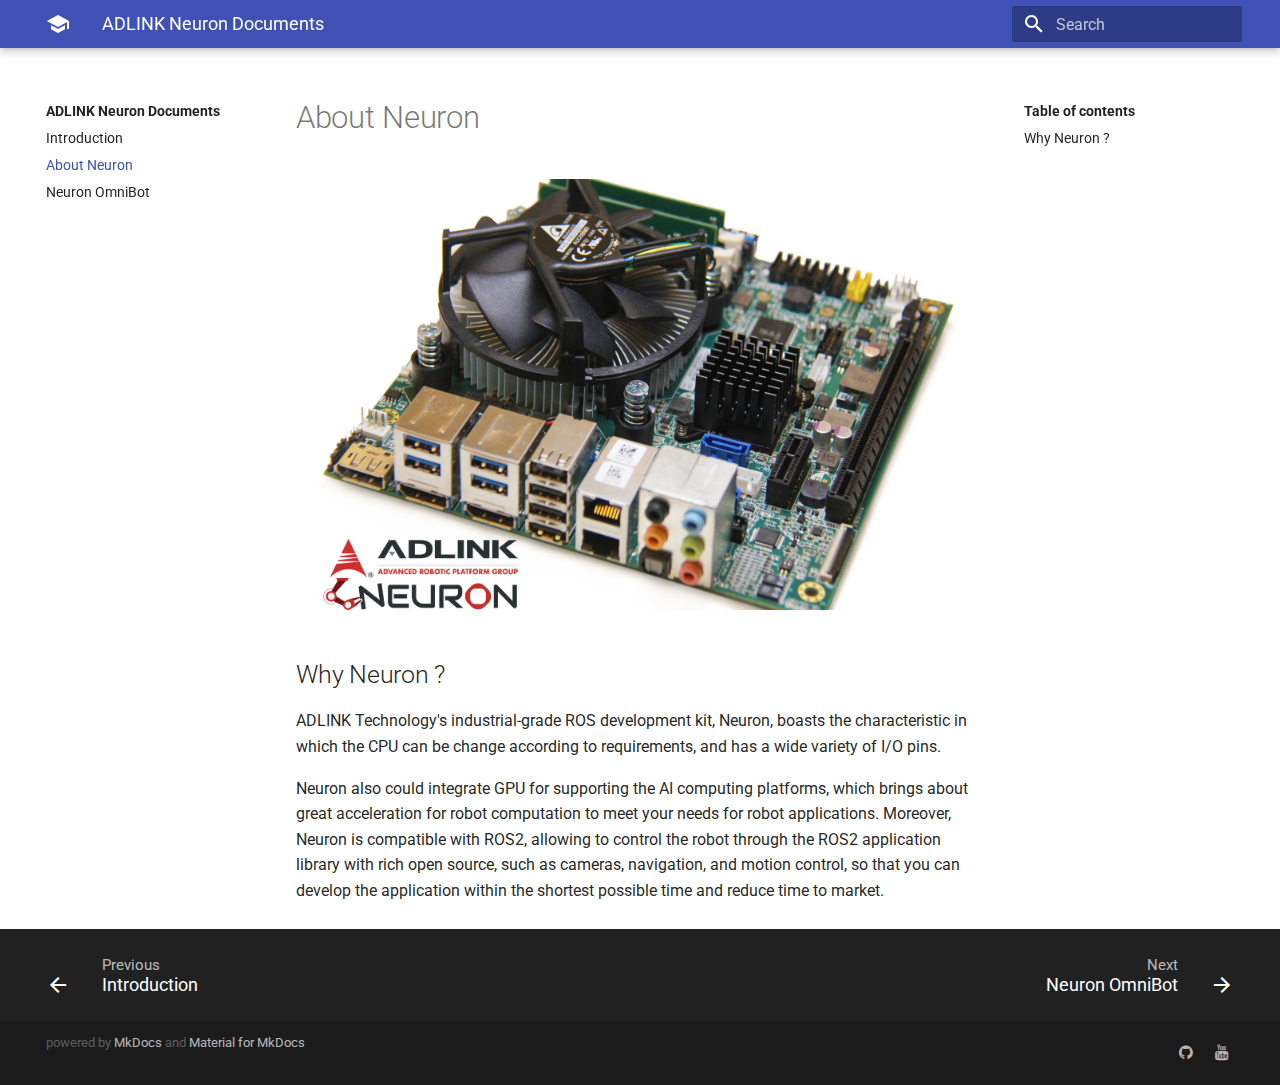
==== commit da85435a: "Deployed 7a05617 with MkDocs version: 0.17.3" ====
--- a/about-neuron/index.html
+++ b/about-neuron/index.html
@@ -36,7 +36,7 @@
     
     
       
-        <title>About Neuron - ADLINK Neudon Documents</title>
+        <title>About Neuron - ADLINK Neuron Documents</title>
       
     
     
@@ -81,7 +81,7 @@
   <nav class="md-header-nav md-grid">
     <div class="md-flex">
       <div class="md-flex__cell md-flex__cell--shrink">
-        <a href=".." title="ADLINK Neudon Documents" class="md-header-nav__button md-logo">
+        <a href=".." title="ADLINK Neuron Documents" class="md-header-nav__button md-logo">
           
             <i class="md-icon"></i>
           
@@ -95,7 +95,7 @@
           
             
               <span class="md-header-nav__topic">
-                ADLINK Neudon Documents
+                ADLINK Neuron Documents
               </span>
               <span class="md-header-nav__topic">
                 About Neuron
@@ -158,7 +158,7 @@
         <i class="md-icon"></i>
       
     </span>
-    ADLINK Neudon Documents
+    ADLINK Neuron Documents
   </label>
   
   <ul class="md-nav__list" data-md-scrollfix>
@@ -222,6 +222,18 @@
   
 </nav>
     
+  </li>
+
+    
+      
+      
+      
+
+
+  <li class="md-nav__item">
+    <a href="../neuron-omnibot/" title="Neuron OmniBot" class="md-nav__link">
+      Neuron OmniBot
+    </a>
   </li>
 
     
@@ -309,6 +321,20 @@
           </a>
         
         
+          <a href="../neuron-omnibot/" title="Neuron OmniBot" class="md-flex md-footer-nav__link md-footer-nav__link--next" rel="next">
+            <div class="md-flex__cell md-flex__cell--stretch md-footer-nav__title">
+              <span class="md-flex__ellipsis">
+                <span class="md-footer-nav__direction">
+                  Next
+                </span>
+                Neuron OmniBot
+              </span>
+            </div>
+            <div class="md-flex__cell md-flex__cell--shrink">
+              <i class="md-icon md-icon--arrow-forward md-footer-nav__button"></i>
+            </div>
+          </a>
+        
       </nav>
     </div>
   
